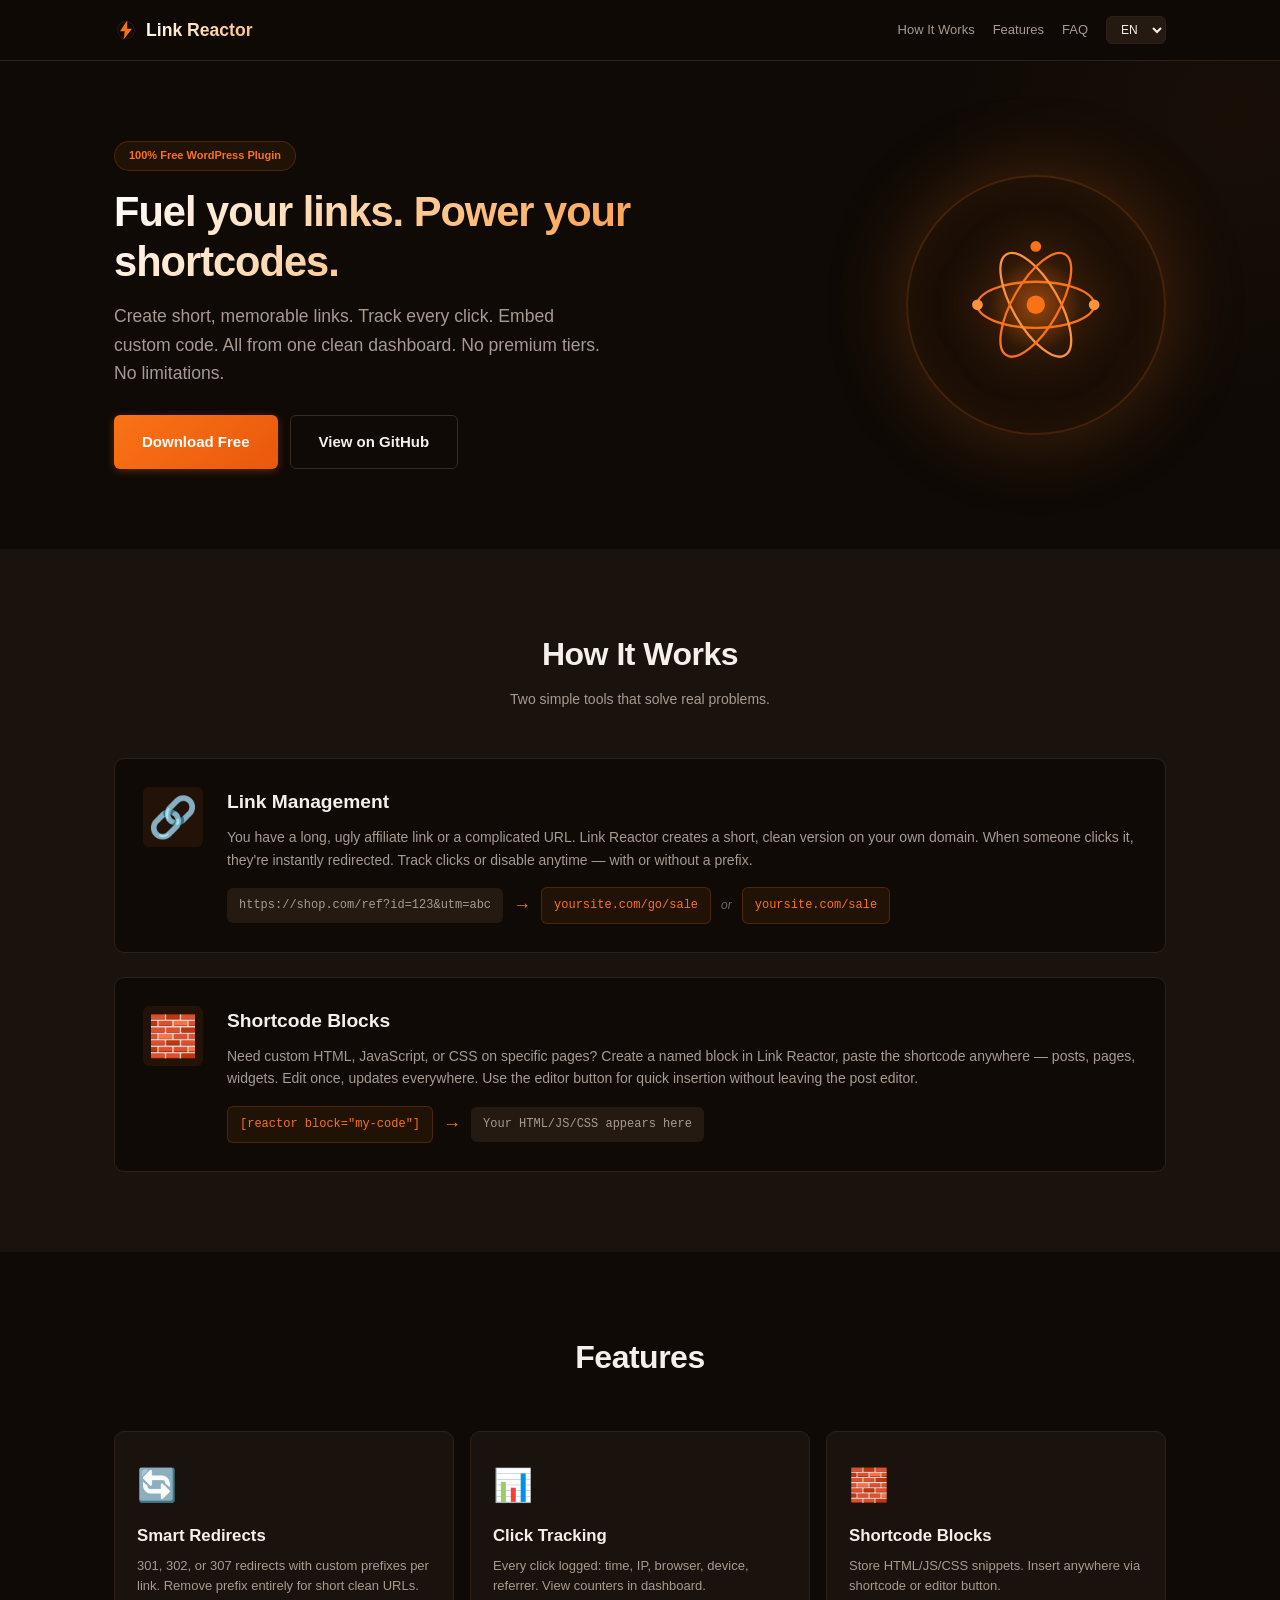
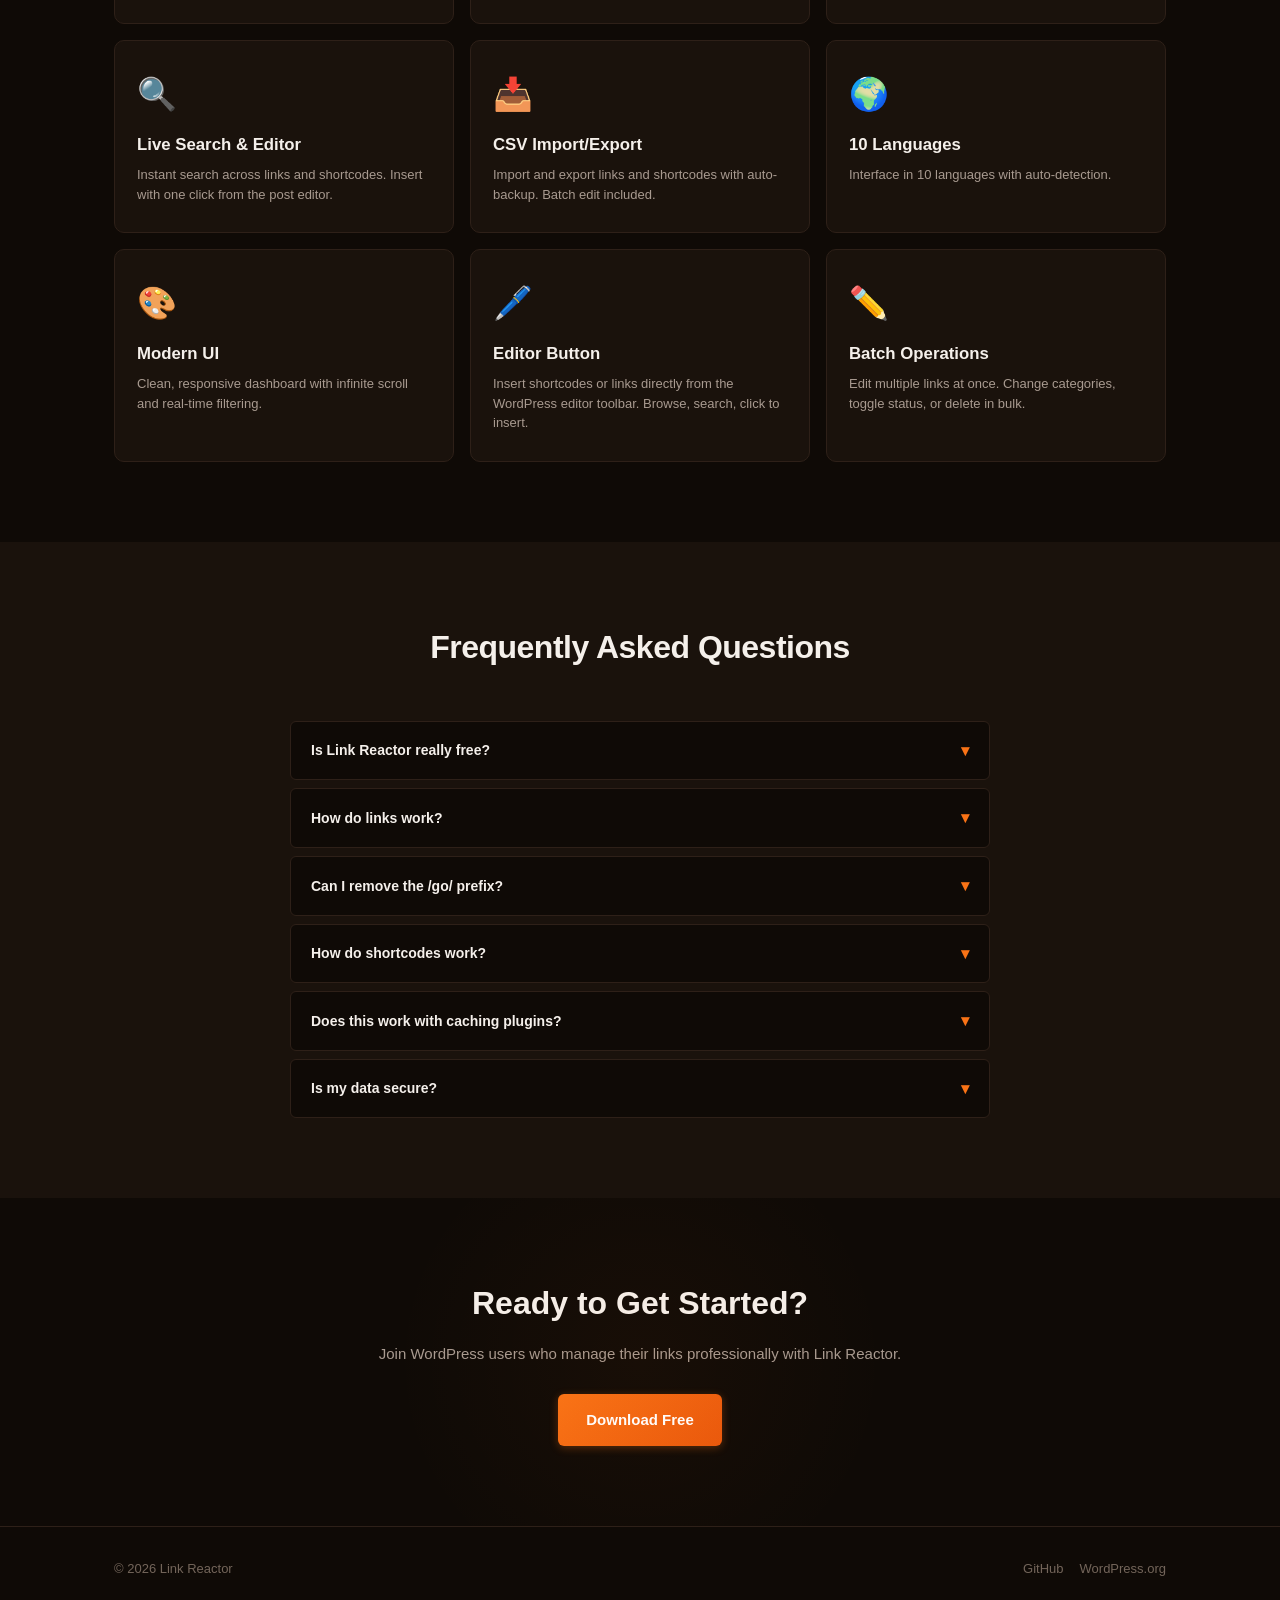
==== index.html @ 40bbc423 "Update index.html" ====
<!DOCTYPE html>
<html lang="en">
<head>
    <meta charset="UTF-8">
    <meta name="viewport" content="width=device-width, initial-scale=1.0">
    <title>Link Reactor — WordPress Plugin</title>
    <meta name="description" content="Fuel your links. Power your shortcodes. Professional link management and shortcode plugin for WordPress. Redirect, track, and manage URLs.">
    <link rel="icon" type="image/png" sizes="32x32" href="img/favicon-32x32.png">
    <link rel="icon" type="image/svg+xml" href="img/favicon.svg">
    <link rel="apple-touch-icon" sizes="512x512" href="img/icon-512x512.png">
    <link rel="manifest" href="site.webmanifest">
    <meta name="theme-color" content="#1a0a00">
    <meta name="msapplication-TileColor" content="#f97316">
    <link rel="stylesheet" href="css/style.css">
</head>
<body>
    <header class="header">
        <div class="container">
            <a href="/link-reactor" class="logo">
                <svg width="24" height="24" viewBox="0 0 100 100" fill="none" xmlns="http://www.w3.org/2000/svg">
                    <path d="M55 10 L25 55 L45 55 L40 90 L75 45 L55 45 Z" fill="#f97316"/>
                    <circle cx="50" cy="50" r="35" stroke="#f97316" stroke-width="2" opacity="0.3"/>
                </svg>
                <span class="logo-text">Link Reactor</span>
            </a>
            <nav class="nav">
                <a href="#how-it-works" data-i18n="nav_how">How It Works</a>
                <a href="#features" data-i18n="nav_features">Features</a>
                <a href="#faq" data-i18n="nav_faq">FAQ</a>
                <div class="lang-switcher">
                    <select id="lang-select" onchange="changeLang(this.value)">
                        <option value="en">EN</option>
                        <option value="ru">RU</option>
                        <option value="de">DE</option>
                        <option value="fr">FR</option>
                        <option value="es">ES</option>
                        <option value="it">IT</option>
                        <option value="zh">ZH</option>
                        <option value="ja">JA</option>
                        <option value="pt">PT</option>
                        <option value="ko">KO</option>
                    </select>
                </div>
            </nav>
        </div>
    </header>

    <section class="hero">
    <div class="container">
        <div class="hero-content">
            <span class="hero-badge" data-i18n="hero_badge">100% Free WordPress Plugin</span>
            <h1 data-i18n="hero_title">Fuel your links. Power your shortcodes.</h1>
            <p data-i18n="hero_desc">Create short, memorable links. Track every click. Embed custom code. All from one clean dashboard. No premium tiers. No limitations.</p>
            <div class="hero-buttons">
                <a href="https://wordpress.org/plugins/link-reactor" class="btn btn-primary btn-lg" data-i18n="hero_cta">Download Free</a>
                <a href="https://github.com/gataurus/link-reactor" class="btn btn-outline btn-lg" data-i18n="hero_github">View on GitHub</a>
            </div>
        </div>
        <div class="hero-visual">
            <div class="hero-icon-bg">
                <svg width="100" height="100" viewBox="0 0 100 100" fill="none" xmlns="http://www.w3.org/2000/svg">
                    <defs>
                        <radialGradient id="glow" cx="50%" cy="50%" r="50%">
                            <stop offset="0%" style="stop-color:#f97316;stop-opacity:0.4"/>
                            <stop offset="100%" style="stop-color:#f97316;stop-opacity:0"/>
                        </radialGradient>
                    </defs>
                    <circle cx="50" cy="50" r="30" fill="url(#glow)"/>
                    <circle cx="50" cy="50" r="6" fill="#f97316"/>
                    <ellipse cx="50" cy="50" rx="38" ry="15" stroke="#f97316" stroke-width="1.5" transform="rotate(0 50 50)"/>
                    <ellipse cx="50" cy="50" rx="38" ry="15" stroke="#fb923c" stroke-width="1.5" transform="rotate(60 50 50)"/>
                    <ellipse cx="50" cy="50" rx="38" ry="15" stroke="#f97316" stroke-width="1.5" transform="rotate(120 50 50)"/>
                    <circle cx="88" cy="50" r="3.5" fill="#fb923c"/>
                    <circle cx="50" cy="12" r="3.5" fill="#f97316"/>
                    <circle cx="12" cy="50" r="3.5" fill="#fb923c"/>
                </svg>
            </div>
        </div>
    </div>
</section>

    <section id="how-it-works" class="how-it-works">
        <div class="container">
            <div class="section-header">
                <h2 data-i18n="how_title">How It Works</h2>
                <p class="section-subtitle" data-i18n="how_subtitle">Two simple tools that solve real problems.</p>
            </div>
            <div class="how-blocks">
                <div class="how-block">
                    <div class="how-icon">🔗</div>
                    <div class="how-content">
                        <h3 data-i18n="how_links_title">Link Management</h3>
                        <p data-i18n="how_links_desc">You have a long, ugly affiliate link or a complicated URL. Link Reactor creates a short, clean version on your own domain. When someone clicks it, they're instantly redirected. Track clicks or disable anytime — with or without a prefix.</p>
                        <div class="how-example">
                            <span class="how-code full">https://shop.com/ref?id=123&utm=abc</span>
                            <span class="how-arrow">→</span>
                            <span class="how-code highlight">yoursite.com/go/sale</span>
                            <span class="how-label" data-i18n="how_or">or</span>
                            <span class="how-code highlight">yoursite.com/sale</span>
                        </div>
                    </div>
                </div>
                <div class="how-block">
                    <div class="how-icon">🧱</div>
                    <div class="how-content">
                        <h3 data-i18n="how_blocks_title">Shortcode Blocks</h3>
                        <p data-i18n="how_blocks_desc">Need custom HTML, JavaScript, or CSS on specific pages? Create a named block in Link Reactor, paste the shortcode anywhere — posts, pages, widgets. Edit once, updates everywhere. Use the editor button for quick insertion without leaving the post editor.</p>
                        <div class="how-example">
                            <span class="how-code highlight">[reactor block="my-code"]</span>
                            <span class="how-arrow">→</span>
                            <span class="how-code">Your HTML/JS/CSS appears here</span>
                        </div>
                    </div>
                </div>
            </div>
        </div>
    </section>

    <section id="features" class="features">
        <div class="container">
            <div class="section-header">
                <h2 data-i18n="features_title">Features</h2>
            </div>
            <div class="features-grid">
                <div class="feature-card"><span class="feature-icon">🔄</span><h3 data-i18n="feature_1_title">Smart Redirects</h3><p data-i18n="feature_1_desc">301, 302, or 307 redirects with custom prefixes per link. Remove prefix entirely for short clean URLs.</p></div>
                <div class="feature-card"><span class="feature-icon">📊</span><h3 data-i18n="feature_2_title">Click Tracking</h3><p data-i18n="feature_2_desc">Every click logged: time, IP, browser, device, referrer. View counters in dashboard.</p></div>
                <div class="feature-card"><span class="feature-icon">🧱</span><h3 data-i18n="feature_3_title">Shortcode Blocks</h3><p data-i18n="feature_3_desc">Store HTML/JS/CSS snippets. Insert anywhere via shortcode or editor button.</p></div>
                <div class="feature-card"><span class="feature-icon">🔍</span><h3 data-i18n="feature_4_title">Live Search & Editor</h3><p data-i18n="feature_4_desc">Instant search across links and shortcodes. Insert with one click from the post editor.</p></div>
                <div class="feature-card"><span class="feature-icon">📥</span><h3 data-i18n="feature_5_title">CSV Import/Export</h3><p data-i18n="feature_5_desc">Import and export links and shortcodes with auto-backup. Batch edit included.</p></div>
                <div class="feature-card"><span class="feature-icon">🌍</span><h3 data-i18n="feature_6_title">10 Languages</h3><p data-i18n="feature_6_desc">Interface in 10 languages with auto-detection.</p></div>
                <div class="feature-card"><span class="feature-icon">🎨</span><h3 data-i18n="feature_7_title">Modern UI</h3><p data-i18n="feature_7_desc">Clean, responsive dashboard with infinite scroll and real-time filtering.</p></div>
                <div class="feature-card"><span class="feature-icon">🖊️</span><h3 data-i18n="feature_8_title">Editor Button</h3><p data-i18n="feature_8_desc">Insert shortcodes or links directly from the WordPress editor toolbar. Browse, search, click to insert.</p></div>
                <div class="feature-card"><span class="feature-icon">✏️</span><h3 data-i18n="feature_9_title">Batch Operations</h3><p data-i18n="feature_9_desc">Edit multiple links at once. Change categories, toggle status, or delete in bulk.</p></div>
            </div>
        </div>
    </section>

    <section id="faq" class="faq">
        <div class="container">
            <div class="section-header">
                <h2 data-i18n="faq_title">Frequently Asked Questions</h2>
            </div>
            <div class="faq-grid">
                <details><summary data-i18n="faq_1_q">Is Link Reactor really free?</summary><p data-i18n="faq_1_a">Yes! Link Reactor is 100% free and open source. There are no premium features, no upsells, and no limitations. Create unlimited links and shortcodes without any restrictions.</p></details>
                <details><summary data-i18n="faq_2_q">How do links work?</summary><p data-i18n="faq_2_a">You create a key (like "sale") and a target URL. The plugin creates yoursite.com/go/sale — anyone who visits it is redirected. Track clicks or disable anytime.</p></details>
                <details><summary data-i18n="faq_3_q">Can I remove the /go/ prefix?</summary><p data-i18n="faq_3_a">Yes! You can set a custom global prefix (or none) in Settings. You can also override it for each individual link.</p></details>
                <details><summary data-i18n="faq_4_q">How do shortcodes work?</summary><p data-i18n="faq_4_a">Create a block with a title and your code. Use [forge block="title"] in any post or page. Edit once — changes everywhere. Or use the editor button for one-click insertion.</p></details>
                <details><summary data-i18n="faq_5_q">Does this work with caching plugins?</summary><p data-i18n="faq_5_a">Yes, Link Reactor is compatible with most caching plugins. Redirects are handled at the WordPress level before caching.</p></details>
                <details><summary data-i18n="faq_6_q">Is my data secure?</summary><p data-i18n="faq_6_a">All data is stored in your WordPress database. No external services are used for redirects or tracking.</p></details>
            </div>
        </div>
    </section>

    <section class="cta">
        <div class="container">
            <h2 data-i18n="cta_title">Ready to Get Started?</h2>
            <p data-i18n="cta_desc">Join WordPress users who manage their links professionally with Link Reactor.</p>
            <a href="https://wordpress.org/plugins/link-reactor" class="btn btn-primary btn-lg" data-i18n="cta_btn">Download Free</a>
        </div>
    </section>

    <footer class="footer">
        <div class="container">
            <p>© 2026 Link Reactor</p>
            <div class="footer-links">
                <a href="https://github.com/gataurus/link-reactor" data-i18n="footer_github">GitHub</a>
                <a href="https://wordpress.org/plugins/link-reactor" data-i18n="footer_wp">WordPress.org</a>
            </div>
        </div>
    </footer>

    <script src="js/translations.js"></script>
    <script src="js/main.js"></script>
</body>
</html>
---- css/style.css ----
/* ================================================================
   Link Reactor — Landing Page Styles
   "Quantum Core" — Clean & Elegant
   ================================================================ */

:root {
    --bg: #0f0a06;
    --surface: #1a120c;
    --surface2: #241a12;
    --border: #2e2018;
    --border-light: #3a2a20;
    --text: #f5f0eb;
    --text-secondary: #a89a90;
    --text-muted: #73655a;
    --orange: #f97316;
    --orange-hover: #fb923c;
    --orange-bg: rgba(249, 115, 22, 0.08);
    --orange-light: rgba(249, 115, 22, 0.2);
    --red: #ef4444;
    --amber: #f59e0b;
    --radius: 10px;
    --radius-sm: 6px;
    --transition: 0.2s cubic-bezier(0.4, 0, 0.2, 1);
}

* {
    margin: 0;
    padding: 0;
    box-sizing: border-box;
}

html {
    scroll-behavior: smooth;
}

body {
    font-family: -apple-system, BlinkMacSystemFont, 'Segoe UI', Roboto, 'Helvetica Neue', Arial, sans-serif;
    background: var(--bg);
    color: var(--text);
    line-height: 1.6;
    -webkit-font-smoothing: antialiased;
    overflow-x: hidden;
}

.container {
    max-width: 1100px;
    margin: 0 auto;
    padding: 0 24px;
}

/* ================================================================
   HEADER
   ================================================================ */

.header {
    position: sticky;
    top: 0;
    z-index: 100;
    background: rgba(15, 10, 6, 0.92);
    backdrop-filter: blur(20px);
    -webkit-backdrop-filter: blur(20px);
    border-bottom: 1px solid var(--border);
}

.header .container {
    display: flex;
    align-items: center;
    justify-content: space-between;
    height: 60px;
}

.logo {
    display: flex;
    align-items: center;
    gap: 8px;
    text-decoration: none;
    color: var(--text);
    font-weight: 700;
    font-size: 1.1em;
}

.logo-text {
    background: linear-gradient(135deg, #fff 0%, #fdba74 100%);
    -webkit-background-clip: text;
    -webkit-text-fill-color: transparent;
    background-clip: text;
}

.nav {
    display: flex;
    align-items: center;
    gap: 18px;
}

.nav a {
    color: var(--text-secondary);
    text-decoration: none;
    font-size: 13px;
    font-weight: 500;
    transition: color var(--transition);
}

.nav a:hover {
    color: var(--orange);
}

.lang-switcher select {
    background: var(--surface2);
    border: 1px solid var(--border);
    color: var(--text);
    padding: 5px 10px;
    border-radius: var(--radius-sm);
    font-size: 12px;
    cursor: pointer;
    outline: none;
    transition: all var(--transition);
}

.lang-switcher select:focus {
    border-color: var(--orange);
    box-shadow: 0 0 0 2px rgba(249, 115, 22, 0.1);
}

/* ================================================================
   SECTION HEADER
   ================================================================ */

.section-header {
    text-align: center;
    margin-bottom: 48px;
}

.section-header h2 {
    font-size: 2em;
    font-weight: 700;
    margin-bottom: 8px;
    letter-spacing: -0.5px;
}

.section-subtitle {
    color: var(--text-secondary);
    font-size: 14px;
}

/* ================================================================
   HERO
   ================================================================ */

.hero {
    padding: 80px 0;
    position: relative;
    overflow: hidden;
}

.hero::before {
    content: '';
    position: absolute;
    top: -50%;
    right: -20%;
    width: 600px;
    height: 600px;
    background: radial-gradient(circle, rgba(249, 115, 22, 0.04) 0%, transparent 70%);
    border-radius: 50%;
    pointer-events: none;
}

.hero .container {
    display: flex;
    align-items: center;
    gap: 50px;
    position: relative;
    z-index: 1;
}

.hero-content {
    flex: 1;
}

.hero-badge {
    display: inline-block;
    background: var(--orange-bg);
    color: var(--orange);
    padding: 5px 14px;
    border-radius: 20px;
    font-size: 11px;
    font-weight: 600;
    margin-bottom: 16px;
    border: 1px solid var(--orange-light);
}

.hero-content h1 {
    font-size: 2.6em;
    font-weight: 800;
    line-height: 1.2;
    margin-bottom: 16px;
    letter-spacing: -1px;
    background: linear-gradient(135deg, #fff 0%, #fdba74 50%, #f97316 100%);
    -webkit-background-clip: text;
    -webkit-text-fill-color: transparent;
    background-clip: text;
}

.hero-content p {
    font-size: 1.1em;
    color: var(--text-secondary);
    margin-bottom: 28px;
    max-width: 500px;
    line-height: 1.6;
}

.hero-buttons {
    display: flex;
    gap: 12px;
    flex-wrap: wrap;
}

.hero-visual {
    flex-shrink: 0;
}

.hero-icon-bg {
    width: 260px;
    height: 260px;
    background: radial-gradient(circle, var(--orange-bg), rgba(249, 115, 22, 0.02));
    border: 2px solid var(--orange-light);
    border-radius: 50%;
    display: flex;
    align-items: center;
    justify-content: center;
    box-shadow: 0 0 80px rgba(249, 115, 22, 0.25), inset 0 0 40px rgba(249, 115, 22, 0.08);
    animation: reactor-pulse 3s ease-in-out infinite;
}

.hero-icon-bg svg {
    width: 60%;
    height: 60%;
    filter: drop-shadow(0 0 20px rgba(249, 115, 22, 0.5));
    animation: spin-slow 12s linear infinite;
}

@keyframes reactor-pulse {
    0%, 100% { 
        box-shadow: 0 0 80px rgba(249, 115, 22, 0.25), inset 0 0 40px rgba(249, 115, 22, 0.08);
        transform: scale(1);
    }
    50% { 
        box-shadow: 0 0 120px rgba(249, 115, 22, 0.4), inset 0 0 60px rgba(249, 115, 22, 0.15);
        transform: scale(1.03);
    }
}

@keyframes spin-slow {
    from { transform: rotate(0deg); }
    to { transform: rotate(360deg); }
}

/* ================================================================
   BUTTONS
   ================================================================ */

.btn {
    display: inline-flex;
    align-items: center;
    justify-content: center;
    gap: 6px;
    padding: 11px 22px;
    border-radius: var(--radius-sm);
    font-size: 14px;
    font-weight: 600;
    text-decoration: none;
    cursor: pointer;
    transition: all var(--transition);
    border: none;
    white-space: nowrap;
}

.btn-lg {
    padding: 14px 28px;
    font-size: 15px;
}

.btn-block {
    width: 100%;
}

.btn-primary {
    background: linear-gradient(135deg, #f97316 0%, #ea580c 100%);
    color: #fff;
    box-shadow: 0 2px 8px rgba(249, 115, 22, 0.3);
}

.btn-primary:hover {
    box-shadow: 0 4px 12px rgba(249, 115, 22, 0.4);
    transform: translateY(-1px);
    color: #fff;
}

.btn-outline {
    background: transparent;
    border: 1px solid var(--border-light);
    color: var(--text);
}

.btn-outline:hover {
    border-color: var(--orange);
    color: var(--orange);
}

.btn-hero {
    width: 100%;
    padding: 16px 32px;
    font-size: 17px;
    font-weight: 700;
    border-radius: var(--radius);
}

/* ================================================================
   HOW IT WORKS
   ================================================================ */

.how-it-works {
    padding: 80px 0;
    background: var(--surface);
}

.how-blocks {
    display: flex;
    flex-direction: column;
    gap: 24px;
}

.how-block {
    display: flex;
    gap: 24px;
    background: var(--bg);
    border: 1px solid var(--border);
    border-radius: var(--radius);
    padding: 28px;
    transition: all var(--transition);
    position: relative;
    overflow: hidden;
}

.how-block::before {
    content: '';
    position: absolute;
    top: 0;
    left: 0;
    width: 3px;
    height: 100%;
    background: linear-gradient(180deg, var(--orange), var(--red));
    opacity: 0;
    transition: opacity var(--transition);
}

.how-block:hover {
    border-color: var(--orange);
}

.how-block:hover::before {
    opacity: 1;
}

.how-icon {
    font-size: 40px;
    flex-shrink: 0;
    width: 60px;
    height: 60px;
    background: var(--orange-bg);
    border-radius: var(--radius-sm);
    display: flex;
    align-items: center;
    justify-content: center;
}

.how-content {
    flex: 1;
}

.how-content h3 {
    font-size: 1.2em;
    font-weight: 700;
    margin-bottom: 8px;
}

.how-content p {
    color: var(--text-secondary);
    font-size: 14px;
    line-height: 1.6;
    margin-bottom: 16px;
}

.how-example {
    display: flex;
    align-items: center;
    gap: 10px;
    flex-wrap: wrap;
    margin-top: 14px;
}

.how-code {
    font-family: monospace;
    font-size: 12px;
    background: var(--surface2);
    padding: 8px 12px;
    border-radius: var(--radius-sm);
    color: var(--text-secondary);
}

.how-code.full {
    max-width: 280px;
    overflow: hidden;
    text-overflow: ellipsis;
    white-space: nowrap;
}

.how-code.highlight {
    background: var(--orange-bg);
    color: var(--orange);
    border: 1px solid var(--orange-light);
}

.how-arrow {
    color: var(--orange);
    font-size: 18px;
    font-weight: 700;
}

.how-label {
    font-size: 12px;
    color: var(--text-muted);
    font-style: italic;
}

/* ================================================================
   FEATURES
   ================================================================ */

.features {
    padding: 80px 0;
}

.features-grid {
    display: grid;
    grid-template-columns: repeat(3, 1fr);
    gap: 16px;
}

.feature-card {
    background: var(--surface);
    border: 1px solid var(--border);
    border-radius: var(--radius);
    padding: 28px 22px;
    transition: all var(--transition);
    position: relative;
    overflow: hidden;
}

.feature-card::before {
    content: '';
    position: absolute;
    top: 0;
    left: 0;
    right: 0;
    height: 2px;
    background: linear-gradient(90deg, transparent, var(--orange), transparent);
    opacity: 0;
    transition: opacity var(--transition);
}

.feature-card:hover {
    border-color: var(--orange);
    transform: translateY(-2px);
}

.feature-card:hover::before {
    opacity: 1;
}

.feature-icon {
    font-size: 32px;
    margin-bottom: 12px;
    display: block;
}

.feature-card h3 {
    font-size: 1.05em;
    font-weight: 700;
    margin-bottom: 6px;
}

.feature-card p {
    color: var(--text-secondary);
    font-size: 13px;
    line-height: 1.5;
}

/* ================================================================
   FAQ
   ================================================================ */

.faq {
    padding: 80px 0;
    background: var(--surface);
}

.faq-grid {
    max-width: 700px;
    margin: 0 auto;
    display: flex;
    flex-direction: column;
    gap: 8px;
}

.faq details {
    background: var(--bg);
    border: 1px solid var(--border);
    border-radius: var(--radius-sm);
    padding: 16px 20px;
    cursor: pointer;
    transition: all var(--transition);
}

.faq details:hover {
    border-color: var(--orange);
}

.faq summary {
    font-weight: 600;
    font-size: 14px;
    list-style: none;
    display: flex;
    justify-content: space-between;
    align-items: center;
}

.faq summary::-webkit-details-marker {
    display: none;
}

.faq summary::after {
    content: '▾';
    font-size: 16px;
    color: var(--orange);
    transition: transform 0.2s ease;
}

.faq details[open] summary::after {
    transform: rotate(180deg);
}

.faq details p {
    margin-top: 10px;
    color: var(--text-secondary);
    font-size: 13px;
    line-height: 1.6;
}

.faq details a {
    color: var(--orange);
    text-decoration: none;
}

.faq details a:hover {
    text-decoration: underline;
}

/* ================================================================
   CTA
   ================================================================ */

.cta {
    padding: 80px 0;
    text-align: center;
    position: relative;
    overflow: hidden;
}

.cta::before {
    content: '';
    position: absolute;
    top: 50%;
    left: 50%;
    transform: translate(-50%, -50%);
    width: 500px;
    height: 500px;
    background: radial-gradient(circle, rgba(249, 115, 22, 0.04), transparent 70%);
    border-radius: 50%;
    pointer-events: none;
}

.cta h2 {
    font-size: 2em;
    font-weight: 700;
    margin-bottom: 12px;
}

.cta p {
    color: var(--text-secondary);
    font-size: 15px;
    margin-bottom: 28px;
}

/* ================================================================
   FOOTER
   ================================================================ */

.footer {
    padding: 32px 0;
    border-top: 1px solid var(--border);
}

.footer .container {
    display: flex;
    align-items: center;
    justify-content: space-between;
    flex-wrap: wrap;
    gap: 12px;
}

.footer p {
    color: var(--text-muted);
    font-size: 13px;
}

.footer-links {
    display: flex;
    gap: 16px;
}

.footer-links a {
    color: var(--text-muted);
    text-decoration: none;
    font-size: 13px;
    transition: color var(--transition);
}

.footer-links a:hover {
    color: var(--orange);
}

/* ================================================================
   RESPONSIVE — Mobile First
   ================================================================ */

/* Tablet */
@media (max-width: 992px) {
    .hero .container {
        flex-direction: column;
        text-align: center;
    }
    .hero-content p {
        max-width: 100%;
        margin-left: auto;
        margin-right: auto;
    }
    .hero-buttons {
        justify-content: center;
    }
    .hero-icon-bg {
        width: 200px;
        height: 200px;
    }
    .features-grid {
        grid-template-columns: repeat(2, 1fr);
    }
}

/* Mobile */
@media (max-width: 768px) {
    .header .container {
        height: 52px;
        padding: 0 16px;
    }
    
    .nav a {
        display: none;
    }
    
    .nav {
        gap: 0;
    }
    
    .lang-switcher select {
        padding: 4px 8px;
        font-size: 11px;
    }
    
    .logo-text {
        font-size: 0.9em;
    }
    
    .hero {
        padding: 40px 0;
    }
    
    .container {
        padding: 0 16px;
    }
    
    .hero-content h1 {
        font-size: 1.8em;
        letter-spacing: -0.5px;
    }
    
    .hero-content p {
        font-size: 0.95em;
    }
    
    .hero-badge {
        font-size: 10px;
        padding: 4px 12px;
    }
    
    .hero-icon-bg {
        width: 140px;
        height: 140px;
        margin: 20px auto 0;
    }
    
    .section-header h2 {
        font-size: 1.5em;
    }
    
    .how-it-works,
    .features,
    .faq,
    .cta {
        padding: 48px 0;
    }
    
    .how-block {
        flex-direction: column;
        padding: 20px;
    }
    
    .how-icon {
        width: 48px;
        height: 48px;
        font-size: 28px;
    }
    
    .how-example {
        flex-direction: column;
        align-items: stretch;
        gap: 4px;
    }
    
    .how-code.full {
        max-width: 100%;
    }
    
    .how-arrow {
        transform: rotate(90deg);
        text-align: center;
    }
    
    .features-grid {
        grid-template-columns: 1fr;
        gap: 12px;
    }
    
    .feature-card {
        padding: 20px;
    }
    
    .footer .container {
        flex-direction: column;
        text-align: center;
    }
    
    .footer-links {
        flex-wrap: wrap;
        justify-content: center;
    }
}

/* Small Mobile */
@media (max-width: 480px) {
    .hero-content h1 {
        font-size: 1.5em;
    }
    
    .hero-buttons {
        flex-direction: column;
        align-items: stretch;
    }
    
    .hero-buttons .btn {
        text-align: center;
        justify-content: center;
    }
    
    .hero-icon-bg {
        width: 120px;
        height: 120px;
    }
}

/* ================================================================
   HERO — Desktop
   ================================================================ */

.hero .container {
    display: flex;
    align-items: center;
    gap: 50px;
}

.hero-text {
    flex: 1;
    display: flex;
    flex-direction: column;
}

.hero-visual {
    flex-shrink: 0;
}

.hero-icon-bg {
    width: 260px;
    height: 260px;
    background: radial-gradient(circle, var(--orange-bg), rgba(249, 115, 22, 0.02));
    border: 2px solid var(--orange-light);
    border-radius: 50%;
    display: flex;
    align-items: center;
    justify-content: center;
    box-shadow: 0 0 80px rgba(249, 115, 22, 0.25), inset 0 0 40px rgba(249, 115, 22, 0.08);
    animation: reactor-pulse 3s ease-in-out infinite;
}

.hero-icon-bg svg {
    width: 60%;
    height: 60%;
    filter: drop-shadow(0 0 20px rgba(249, 115, 22, 0.5));
    animation: spin-slow 12s linear infinite;
}

/* ================================================================
   HERO — Mobile
   ================================================================ */

@media (max-width: 768px) {
    .hero .container {
        flex-direction: column;
        text-align: center;
        gap: 20px;
    }

    .hero-text {
        display: flex;
        flex-direction: column;
        align-items: center;
        width: 100%;
    }

    .hero-badge {
        order: 1;
        margin-bottom: 8px;
    }

    .hero-text h1 {
        order: 2;
        margin-bottom: 20px;
    }

    .hero-visual {
        order: 3;
        margin: 20px auto;
        width: 100%;
        display: flex;
        justify-content: center;
    }

    .hero-icon-bg {
        width: 150px;
        height: 150px;
        margin: 0 auto;
        box-shadow: 
            0 0 30px rgba(249, 115, 22, 0.3),
            inset 0 0 20px rgba(249, 115, 22, 0.1);
        animation: hero-float 4s ease-in-out infinite;
    }

    .hero-text p {
        order: 4;
        max-width: 100%;
        margin-bottom: 20px;
    }

    .hero-buttons {
        order: 5;
        flex-direction: column;
        align-items: stretch;
        width: 100%;
    }
}

@keyframes hero-float {
    0%, 100% { transform: translateY(0); }
    50% { transform: translateY(-10px); }
}
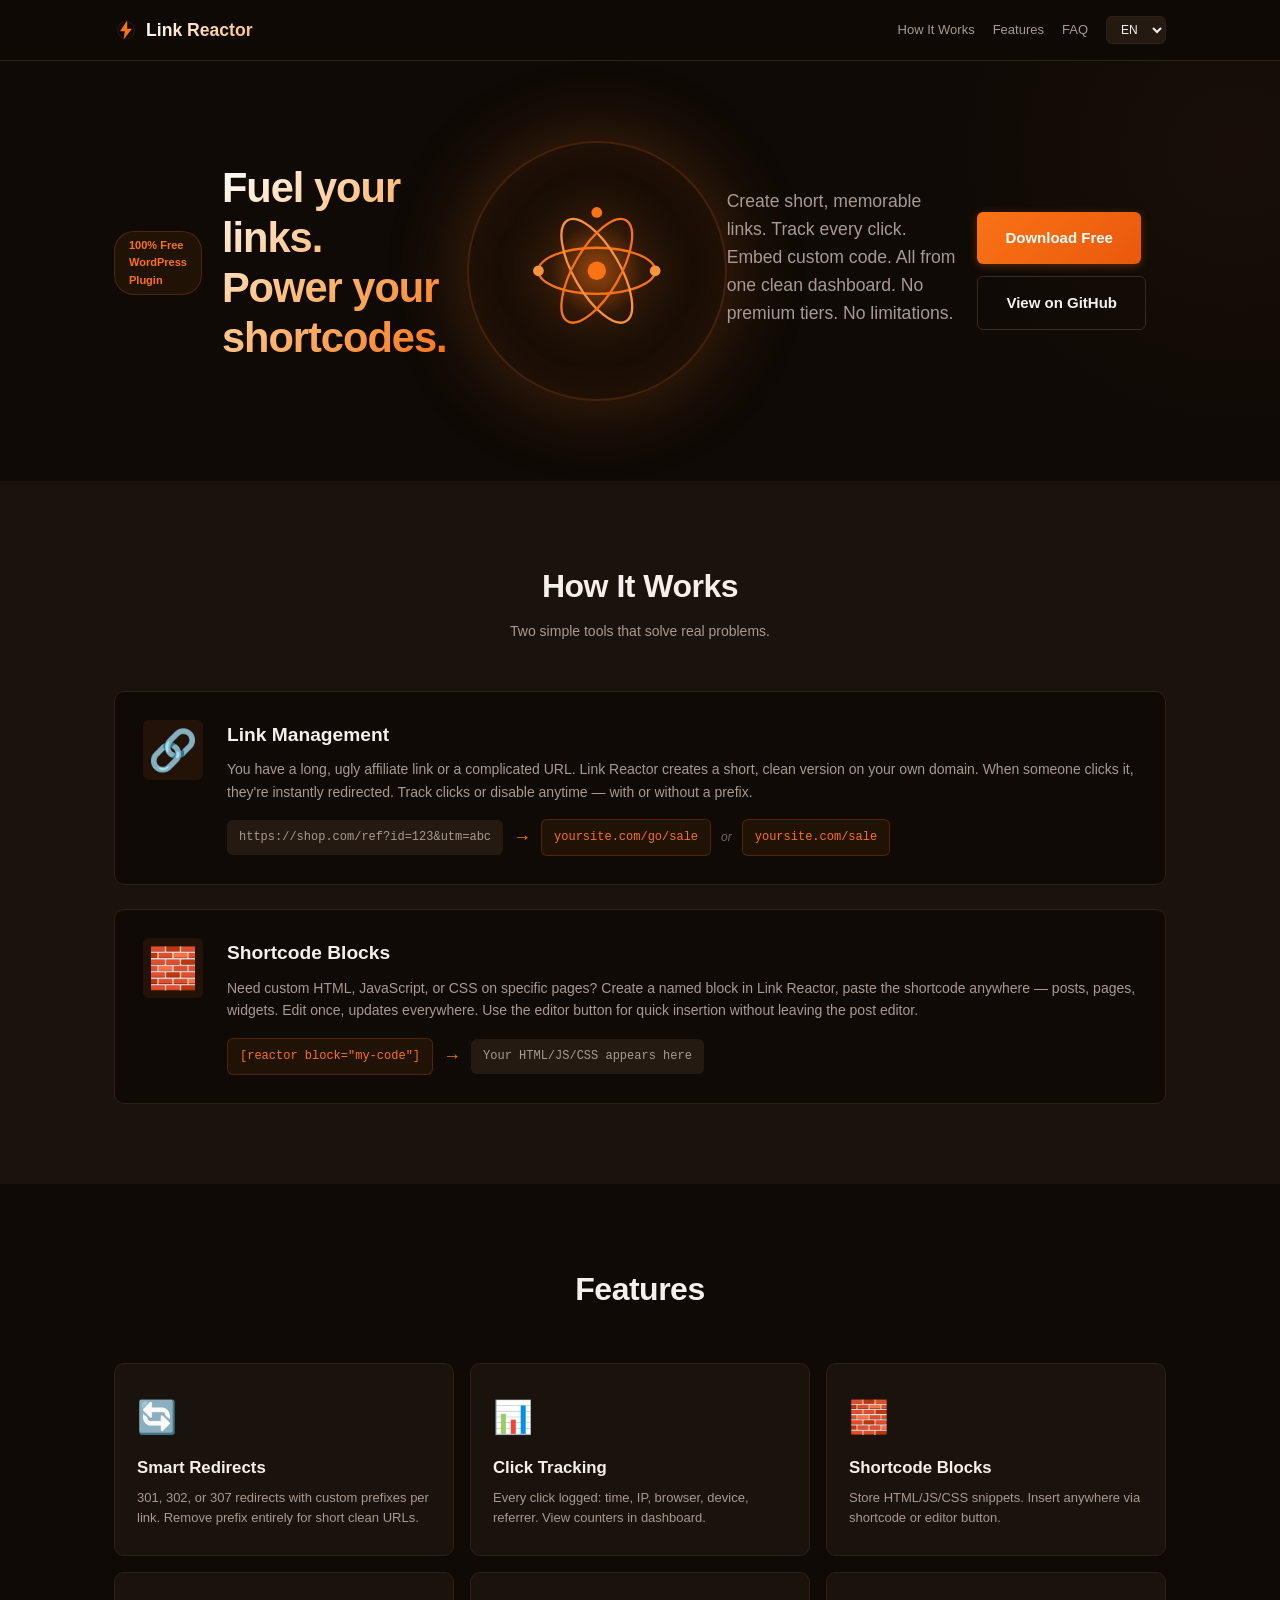
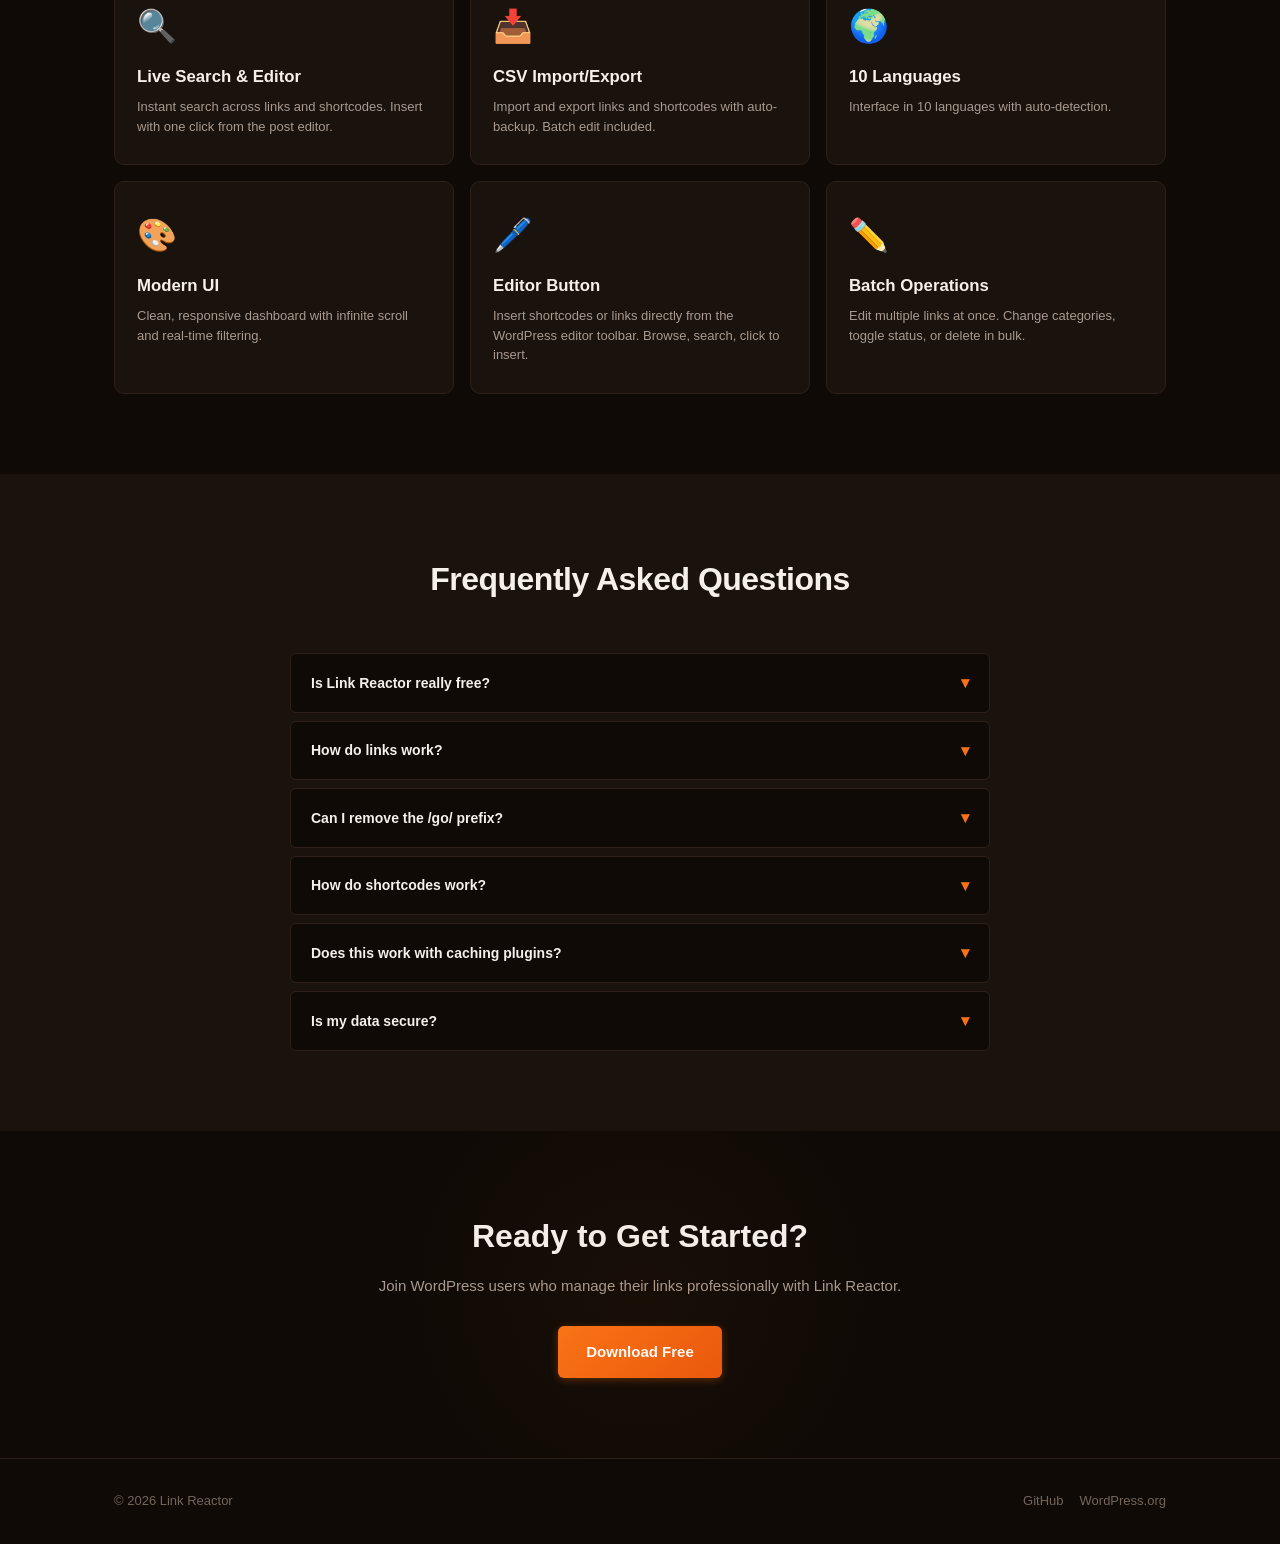
==== commit 665d16c7: "Update index.html" ====
--- a/index.html
+++ b/index.html
@@ -50,30 +50,32 @@
         <div class="hero-content">
             <span class="hero-badge" data-i18n="hero_badge">100% Free WordPress Plugin</span>
             <h1 data-i18n="hero_title">Fuel your links. Power your shortcodes.</h1>
+            
+            <div class="hero-visual">
+                <div class="hero-icon-bg">
+                    <svg width="100" height="100" viewBox="0 0 100 100" fill="none" xmlns="http://www.w3.org/2000/svg">
+                        <defs>
+                            <radialGradient id="glow" cx="50%" cy="50%" r="50%">
+                                <stop offset="0%" style="stop-color:#f97316;stop-opacity:0.4"/>
+                                <stop offset="100%" style="stop-color:#f97316;stop-opacity:0"/>
+                            </radialGradient>
+                        </defs>
+                        <circle cx="50" cy="50" r="30" fill="url(#glow)"/>
+                        <circle cx="50" cy="50" r="6" fill="#f97316"/>
+                        <ellipse cx="50" cy="50" rx="38" ry="15" stroke="#f97316" stroke-width="1.5" transform="rotate(0 50 50)"/>
+                        <ellipse cx="50" cy="50" rx="38" ry="15" stroke="#fb923c" stroke-width="1.5" transform="rotate(60 50 50)"/>
+                        <ellipse cx="50" cy="50" rx="38" ry="15" stroke="#f97316" stroke-width="1.5" transform="rotate(120 50 50)"/>
+                        <circle cx="88" cy="50" r="3.5" fill="#fb923c"/>
+                        <circle cx="50" cy="12" r="3.5" fill="#f97316"/>
+                        <circle cx="12" cy="50" r="3.5" fill="#fb923c"/>
+                    </svg>
+                </div>
+            </div>
+
             <p data-i18n="hero_desc">Create short, memorable links. Track every click. Embed custom code. All from one clean dashboard. No premium tiers. No limitations.</p>
             <div class="hero-buttons">
                 <a href="https://wordpress.org/plugins/link-reactor" class="btn btn-primary btn-lg" data-i18n="hero_cta">Download Free</a>
                 <a href="https://github.com/gataurus/link-reactor" class="btn btn-outline btn-lg" data-i18n="hero_github">View on GitHub</a>
-            </div>
-        </div>
-        <div class="hero-visual">
-            <div class="hero-icon-bg">
-                <svg width="100" height="100" viewBox="0 0 100 100" fill="none" xmlns="http://www.w3.org/2000/svg">
-                    <defs>
-                        <radialGradient id="glow" cx="50%" cy="50%" r="50%">
-                            <stop offset="0%" style="stop-color:#f97316;stop-opacity:0.4"/>
-                            <stop offset="100%" style="stop-color:#f97316;stop-opacity:0"/>
-                        </radialGradient>
-                    </defs>
-                    <circle cx="50" cy="50" r="30" fill="url(#glow)"/>
-                    <circle cx="50" cy="50" r="6" fill="#f97316"/>
-                    <ellipse cx="50" cy="50" rx="38" ry="15" stroke="#f97316" stroke-width="1.5" transform="rotate(0 50 50)"/>
-                    <ellipse cx="50" cy="50" rx="38" ry="15" stroke="#fb923c" stroke-width="1.5" transform="rotate(60 50 50)"/>
-                    <ellipse cx="50" cy="50" rx="38" ry="15" stroke="#f97316" stroke-width="1.5" transform="rotate(120 50 50)"/>
-                    <circle cx="88" cy="50" r="3.5" fill="#fb923c"/>
-                    <circle cx="50" cy="12" r="3.5" fill="#f97316"/>
-                    <circle cx="12" cy="50" r="3.5" fill="#fb923c"/>
-                </svg>
             </div>
         </div>
     </div>
--- a/css/style.css
+++ b/css/style.css
@@ -807,14 +807,32 @@
     gap: 50px;
 }
 
-.hero-text {
+.hero-content {
+    display: flex;
+    flex-direction: row;
+    align-items: center;
     flex: 1;
-    display: flex;
-    flex-direction: column;
+}
+
+.hero-badge {
+    margin-right: 20px;
+}
+
+.hero-content h1 {
+    margin-right: 20px;
+}
+
+.hero-content p {
+    margin-right: 20px;
+}
+
+.hero-buttons {
+    margin-right: 20px;
 }
 
 .hero-visual {
     flex-shrink: 0;
+    margin-left: auto;
 }
 
 .hero-icon-bg {
@@ -839,7 +857,7 @@
 
 /* ================================================================
    HERO — Mobile
-   ================================================================ */
+========================================================= */
 
 @media (max-width: 768px) {
     .hero .container {
@@ -848,7 +866,7 @@
         gap: 20px;
     }
 
-    .hero-text {
+    .hero-content {
         display: flex;
         flex-direction: column;
         align-items: center;
@@ -858,19 +876,20 @@
     .hero-badge {
         order: 1;
         margin-bottom: 8px;
-    }
-
-    .hero-text h1 {
+        margin-right: 0;
+    }
+
+    .hero-content h1 {
         order: 2;
         margin-bottom: 20px;
+        margin-right: 0;
     }
 
     .hero-visual {
         order: 3;
-        margin: 20px auto;
+        margin: 10px auto 20px;
         width: 100%;
-        display: flex;
-        justify-content: center;
+        margin-left: 0;
     }
 
     .hero-icon-bg {
@@ -883,10 +902,11 @@
         animation: hero-float 4s ease-in-out infinite;
     }
 
-    .hero-text p {
+    .hero-content p {
         order: 4;
         max-width: 100%;
         margin-bottom: 20px;
+        margin-right: 0;
     }
 
     .hero-buttons {
@@ -894,6 +914,7 @@
         flex-direction: column;
         align-items: stretch;
         width: 100%;
+        margin-right: 0;
     }
 }
 
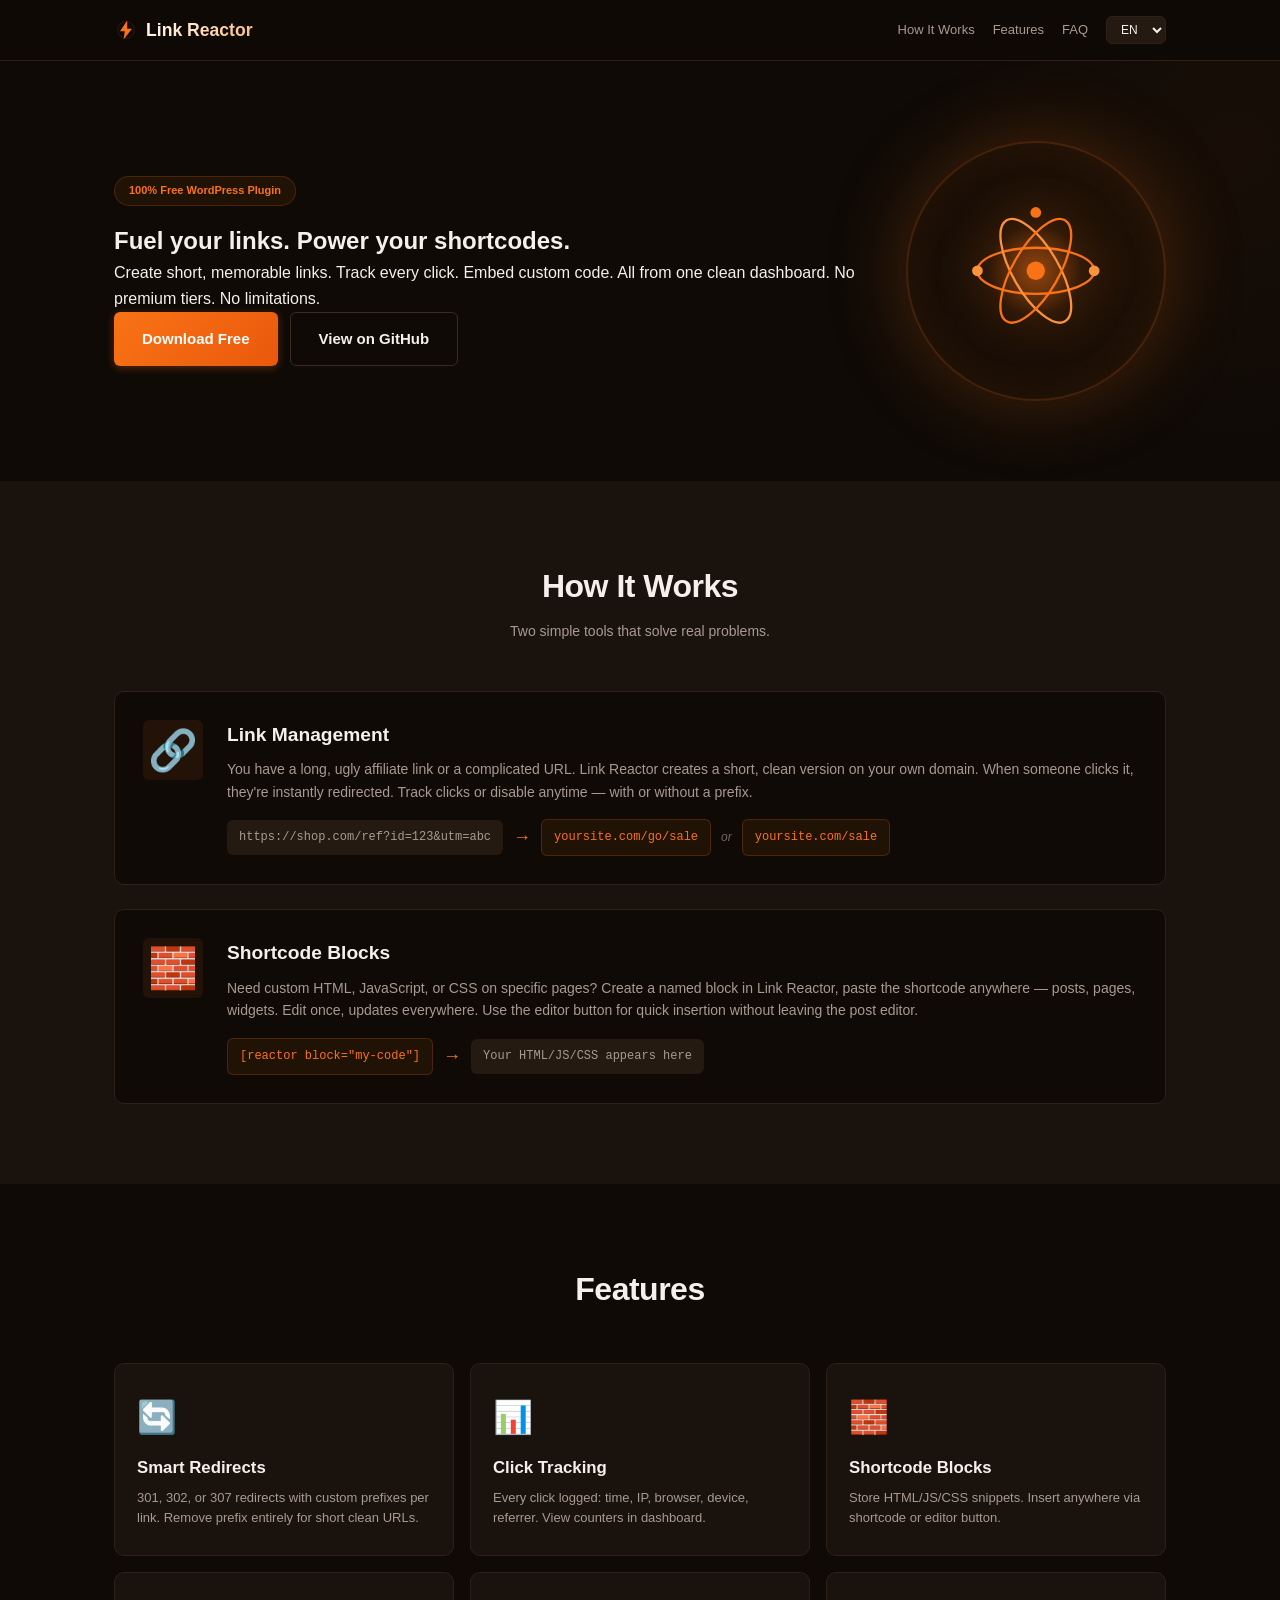
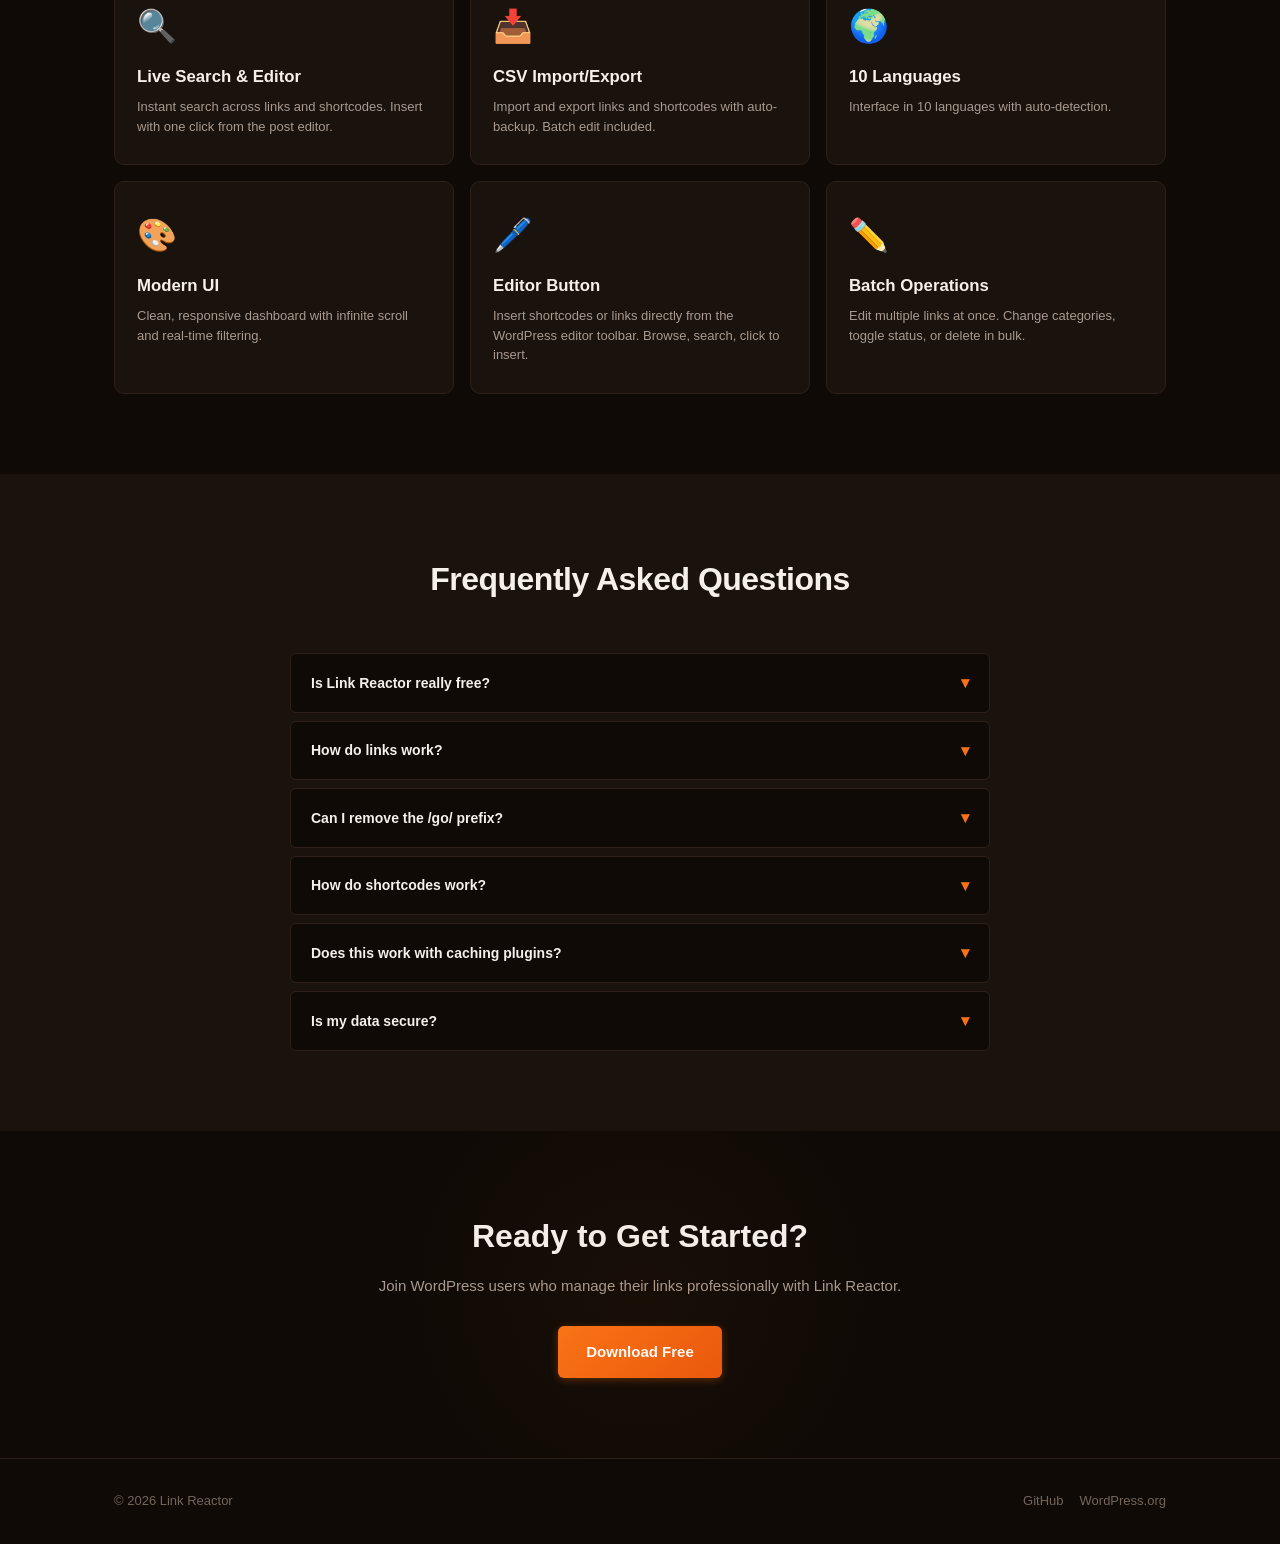
==== commit 27358a71: "Update index.html" ====
--- a/index.html
+++ b/index.html
@@ -47,35 +47,33 @@
 
     <section class="hero">
     <div class="container">
-        <div class="hero-content">
+        <div class="hero-text">
             <span class="hero-badge" data-i18n="hero_badge">100% Free WordPress Plugin</span>
             <h1 data-i18n="hero_title">Fuel your links. Power your shortcodes.</h1>
-            
-            <div class="hero-visual">
-                <div class="hero-icon-bg">
-                    <svg width="100" height="100" viewBox="0 0 100 100" fill="none" xmlns="http://www.w3.org/2000/svg">
-                        <defs>
-                            <radialGradient id="glow" cx="50%" cy="50%" r="50%">
-                                <stop offset="0%" style="stop-color:#f97316;stop-opacity:0.4"/>
-                                <stop offset="100%" style="stop-color:#f97316;stop-opacity:0"/>
-                            </radialGradient>
-                        </defs>
-                        <circle cx="50" cy="50" r="30" fill="url(#glow)"/>
-                        <circle cx="50" cy="50" r="6" fill="#f97316"/>
-                        <ellipse cx="50" cy="50" rx="38" ry="15" stroke="#f97316" stroke-width="1.5" transform="rotate(0 50 50)"/>
-                        <ellipse cx="50" cy="50" rx="38" ry="15" stroke="#fb923c" stroke-width="1.5" transform="rotate(60 50 50)"/>
-                        <ellipse cx="50" cy="50" rx="38" ry="15" stroke="#f97316" stroke-width="1.5" transform="rotate(120 50 50)"/>
-                        <circle cx="88" cy="50" r="3.5" fill="#fb923c"/>
-                        <circle cx="50" cy="12" r="3.5" fill="#f97316"/>
-                        <circle cx="12" cy="50" r="3.5" fill="#fb923c"/>
-                    </svg>
-                </div>
-            </div>
-
             <p data-i18n="hero_desc">Create short, memorable links. Track every click. Embed custom code. All from one clean dashboard. No premium tiers. No limitations.</p>
             <div class="hero-buttons">
                 <a href="https://wordpress.org/plugins/link-reactor" class="btn btn-primary btn-lg" data-i18n="hero_cta">Download Free</a>
                 <a href="https://github.com/gataurus/link-reactor" class="btn btn-outline btn-lg" data-i18n="hero_github">View on GitHub</a>
+            </div>
+        </div>
+        <div class="hero-visual">
+            <div class="hero-icon-bg">
+                <svg width="100" height="100" viewBox="0 0 100 100" fill="none" xmlns="http://www.w3.org/2000/svg">
+                    <defs>
+                        <radialGradient id="glow" cx="50%" cy="50%" r="50%">
+                            <stop offset="0%" style="stop-color:#f97316;stop-opacity:0.4"/>
+                            <stop offset="100%" style="stop-color:#f97316;stop-opacity:0"/>
+                        </radialGradient>
+                    </defs>
+                    <circle cx="50" cy="50" r="30" fill="url(#glow)"/>
+                    <circle cx="50" cy="50" r="6" fill="#f97316"/>
+                    <ellipse cx="50" cy="50" rx="38" ry="15" stroke="#f97316" stroke-width="1.5" transform="rotate(0 50 50)"/>
+                    <ellipse cx="50" cy="50" rx="38" ry="15" stroke="#fb923c" stroke-width="1.5" transform="rotate(60 50 50)"/>
+                    <ellipse cx="50" cy="50" rx="38" ry="15" stroke="#f97316" stroke-width="1.5" transform="rotate(120 50 50)"/>
+                    <circle cx="88" cy="50" r="3.5" fill="#fb923c"/>
+                    <circle cx="50" cy="12" r="3.5" fill="#f97316"/>
+                    <circle cx="12" cy="50" r="3.5" fill="#fb923c"/>
+                </svg>
             </div>
         </div>
     </div>
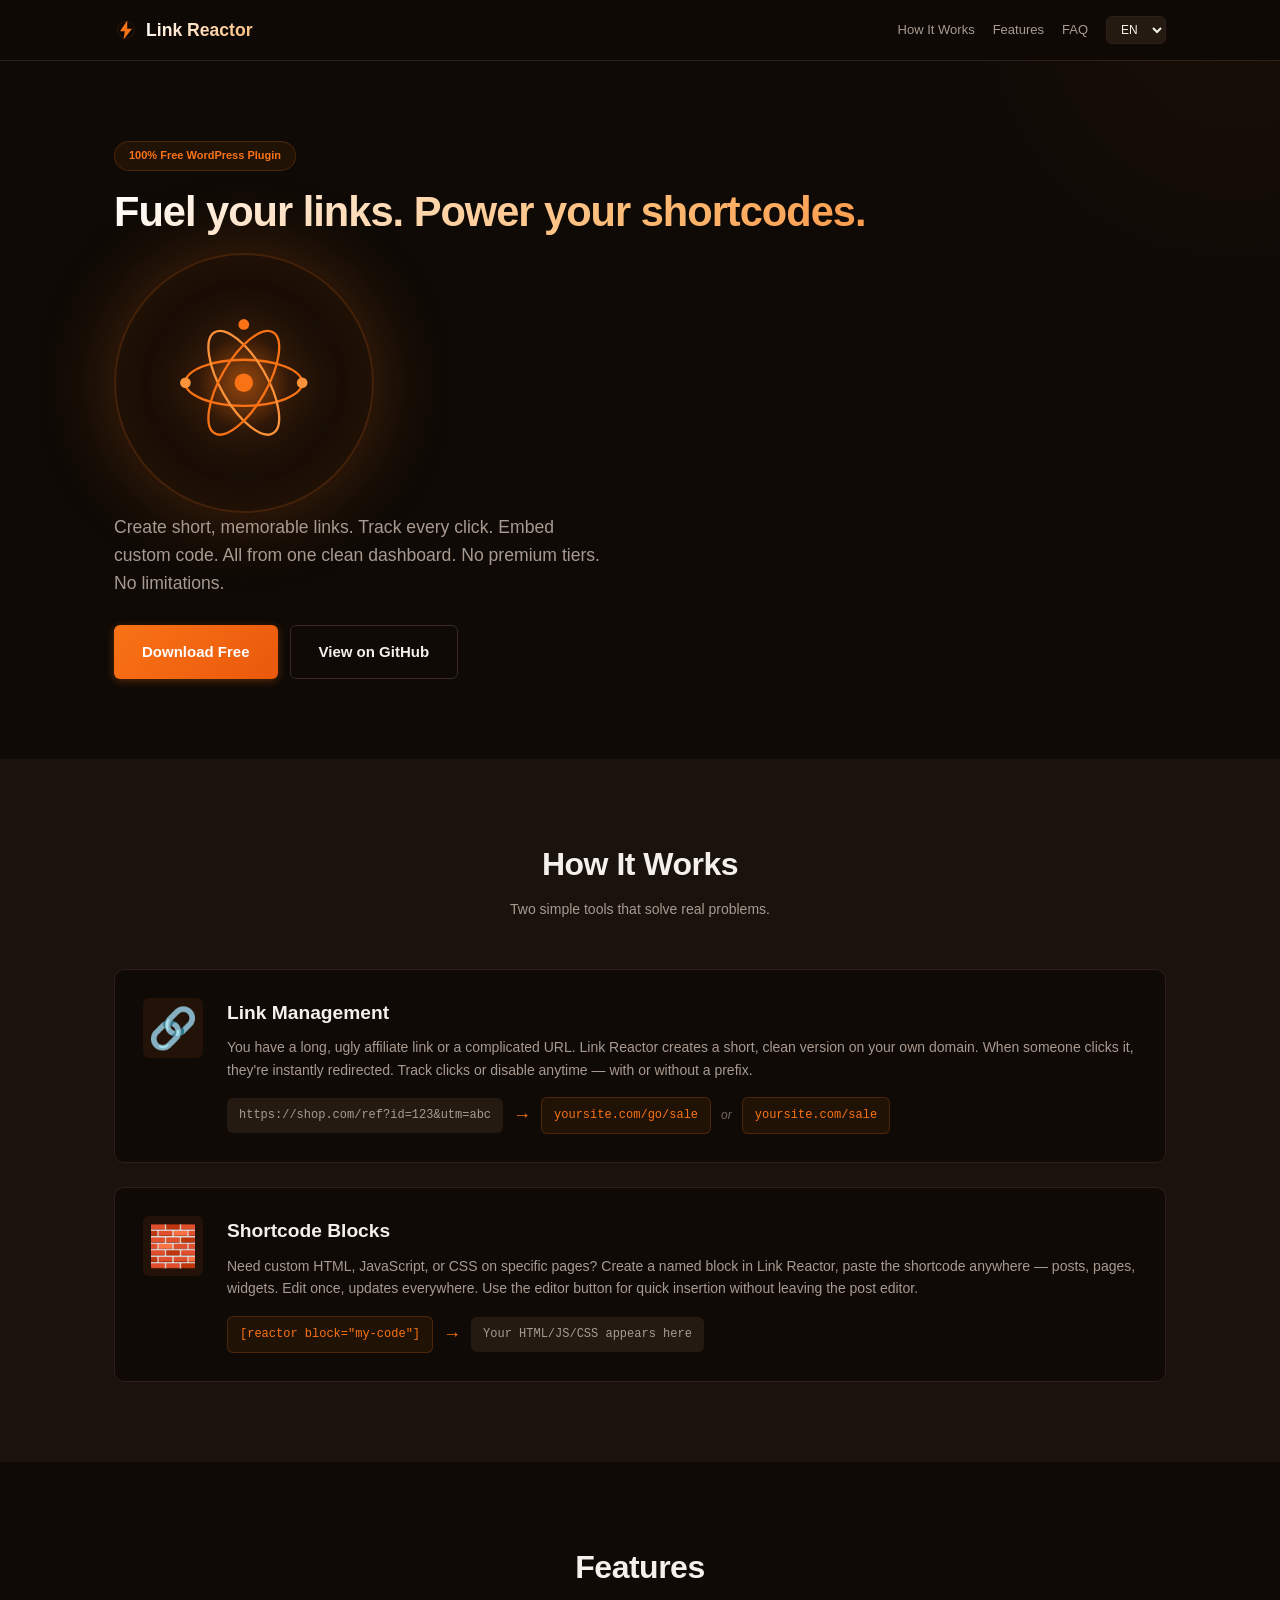
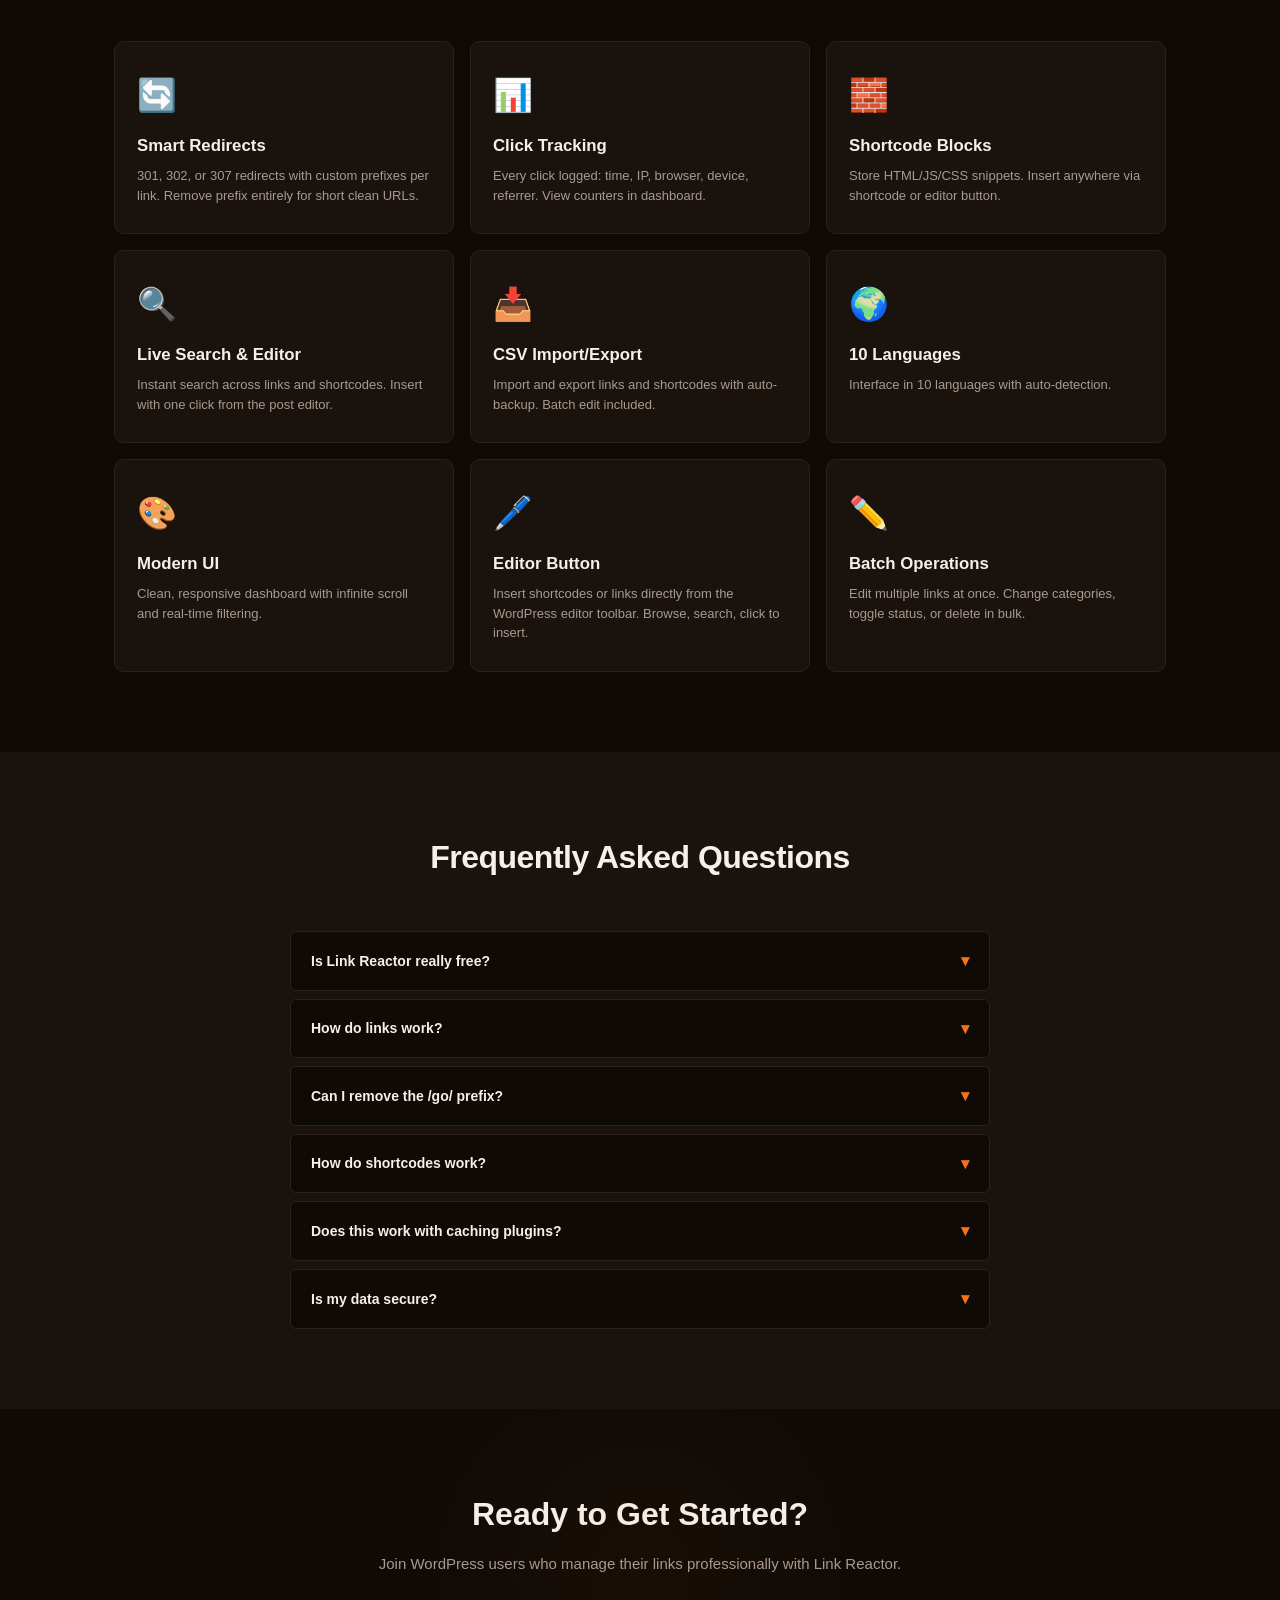
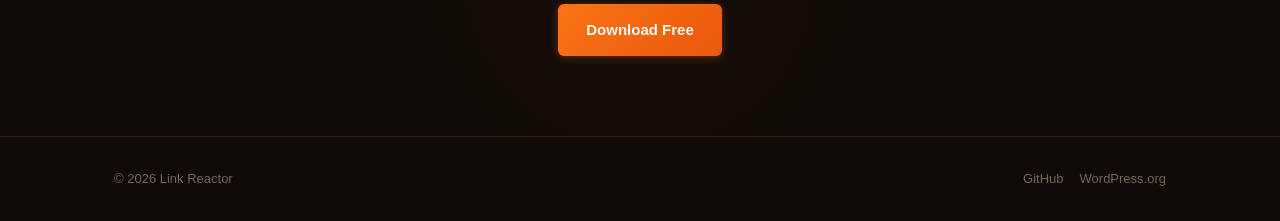
==== commit eb41a175: "Update index.html" ====
--- a/index.html
+++ b/index.html
@@ -47,33 +47,35 @@
 
     <section class="hero">
     <div class="container">
-        <div class="hero-text">
+        <div class="hero-content">
             <span class="hero-badge" data-i18n="hero_badge">100% Free WordPress Plugin</span>
             <h1 data-i18n="hero_title">Fuel your links. Power your shortcodes.</h1>
+            
+            <div class="hero-visual">
+                <div class="hero-icon-bg">
+                    <svg width="100" height="100" viewBox="0 0 100 100" fill="none" xmlns="http://www.w3.org/2000/svg">
+                        <defs>
+                            <radialGradient id="glow" cx="50%" cy="50%" r="50%">
+                                <stop offset="0%" style="stop-color:#f97316;stop-opacity:0.4"/>
+                                <stop offset="100%" style="stop-color:#f97316;stop-opacity:0"/>
+                            </radialGradient>
+                        </defs>
+                        <circle cx="50" cy="50" r="30" fill="url(#glow)"/>
+                        <circle cx="50" cy="50" r="6" fill="#f97316"/>
+                        <ellipse cx="50" cy="50" rx="38" ry="15" stroke="#f97316" stroke-width="1.5" transform="rotate(0 50 50)"/>
+                        <ellipse cx="50" cy="50" rx="38" ry="15" stroke="#fb923c" stroke-width="1.5" transform="rotate(60 50 50)"/>
+                        <ellipse cx="50" cy="50" rx="38" ry="15" stroke="#f97316" stroke-width="1.5" transform="rotate(120 50 50)"/>
+                        <circle cx="88" cy="50" r="3.5" fill="#fb923c"/>
+                        <circle cx="50" cy="12" r="3.5" fill="#f97316"/>
+                        <circle cx="12" cy="50" r="3.5" fill="#fb923c"/>
+                    </svg>
+                </div>
+            </div>
+
             <p data-i18n="hero_desc">Create short, memorable links. Track every click. Embed custom code. All from one clean dashboard. No premium tiers. No limitations.</p>
             <div class="hero-buttons">
                 <a href="https://wordpress.org/plugins/link-reactor" class="btn btn-primary btn-lg" data-i18n="hero_cta">Download Free</a>
                 <a href="https://github.com/gataurus/link-reactor" class="btn btn-outline btn-lg" data-i18n="hero_github">View on GitHub</a>
-            </div>
-        </div>
-        <div class="hero-visual">
-            <div class="hero-icon-bg">
-                <svg width="100" height="100" viewBox="0 0 100 100" fill="none" xmlns="http://www.w3.org/2000/svg">
-                    <defs>
-                        <radialGradient id="glow" cx="50%" cy="50%" r="50%">
-                            <stop offset="0%" style="stop-color:#f97316;stop-opacity:0.4"/>
-                            <stop offset="100%" style="stop-color:#f97316;stop-opacity:0"/>
-                        </radialGradient>
-                    </defs>
-                    <circle cx="50" cy="50" r="30" fill="url(#glow)"/>
-                    <circle cx="50" cy="50" r="6" fill="#f97316"/>
-                    <ellipse cx="50" cy="50" rx="38" ry="15" stroke="#f97316" stroke-width="1.5" transform="rotate(0 50 50)"/>
-                    <ellipse cx="50" cy="50" rx="38" ry="15" stroke="#fb923c" stroke-width="1.5" transform="rotate(60 50 50)"/>
-                    <ellipse cx="50" cy="50" rx="38" ry="15" stroke="#f97316" stroke-width="1.5" transform="rotate(120 50 50)"/>
-                    <circle cx="88" cy="50" r="3.5" fill="#fb923c"/>
-                    <circle cx="50" cy="12" r="3.5" fill="#f97316"/>
-                    <circle cx="12" cy="50" r="3.5" fill="#fb923c"/>
-                </svg>
             </div>
         </div>
     </div>
--- a/css/style.css
+++ b/css/style.css
@@ -807,32 +807,14 @@
     gap: 50px;
 }
 
-.hero-content {
-    display: flex;
-    flex-direction: row;
-    align-items: center;
+.hero-text {
     flex: 1;
-}
-
-.hero-badge {
-    margin-right: 20px;
-}
-
-.hero-content h1 {
-    margin-right: 20px;
-}
-
-.hero-content p {
-    margin-right: 20px;
-}
-
-.hero-buttons {
-    margin-right: 20px;
+    display: flex;
+    flex-direction: column;
 }
 
 .hero-visual {
     flex-shrink: 0;
-    margin-left: auto;
 }
 
 .hero-icon-bg {
@@ -857,7 +839,7 @@
 
 /* ================================================================
    HERO — Mobile
-========================================================= */
+   ================================================================ */
 
 @media (max-width: 768px) {
     .hero .container {
@@ -866,7 +848,7 @@
         gap: 20px;
     }
 
-    .hero-content {
+    .hero-text {
         display: flex;
         flex-direction: column;
         align-items: center;
@@ -876,20 +858,32 @@
     .hero-badge {
         order: 1;
         margin-bottom: 8px;
-        margin-right: 0;
-    }
-
-    .hero-content h1 {
+    }
+
+    .hero-text h1 {
         order: 2;
         margin-bottom: 20px;
-        margin-right: 0;
+    }
+
+    .hero-text p {
+        order: 3;
+        max-width: 100%;
+        margin-bottom: 20px;
+    }
+
+    .hero-buttons {
+        order: 4;
+        flex-direction: column;
+        align-items: stretch;
+        width: 100%;
     }
 
     .hero-visual {
-        order: 3;
-        margin: 10px auto 20px;
+        order: 5;
+        margin: 20px auto;
         width: 100%;
-        margin-left: 0;
+        display: flex;
+        justify-content: center;
     }
 
     .hero-icon-bg {
@@ -901,21 +895,6 @@
             inset 0 0 20px rgba(249, 115, 22, 0.1);
         animation: hero-float 4s ease-in-out infinite;
     }
-
-    .hero-content p {
-        order: 4;
-        max-width: 100%;
-        margin-bottom: 20px;
-        margin-right: 0;
-    }
-
-    .hero-buttons {
-        order: 5;
-        flex-direction: column;
-        align-items: stretch;
-        width: 100%;
-        margin-right: 0;
-    }
 }
 
 @keyframes hero-float {
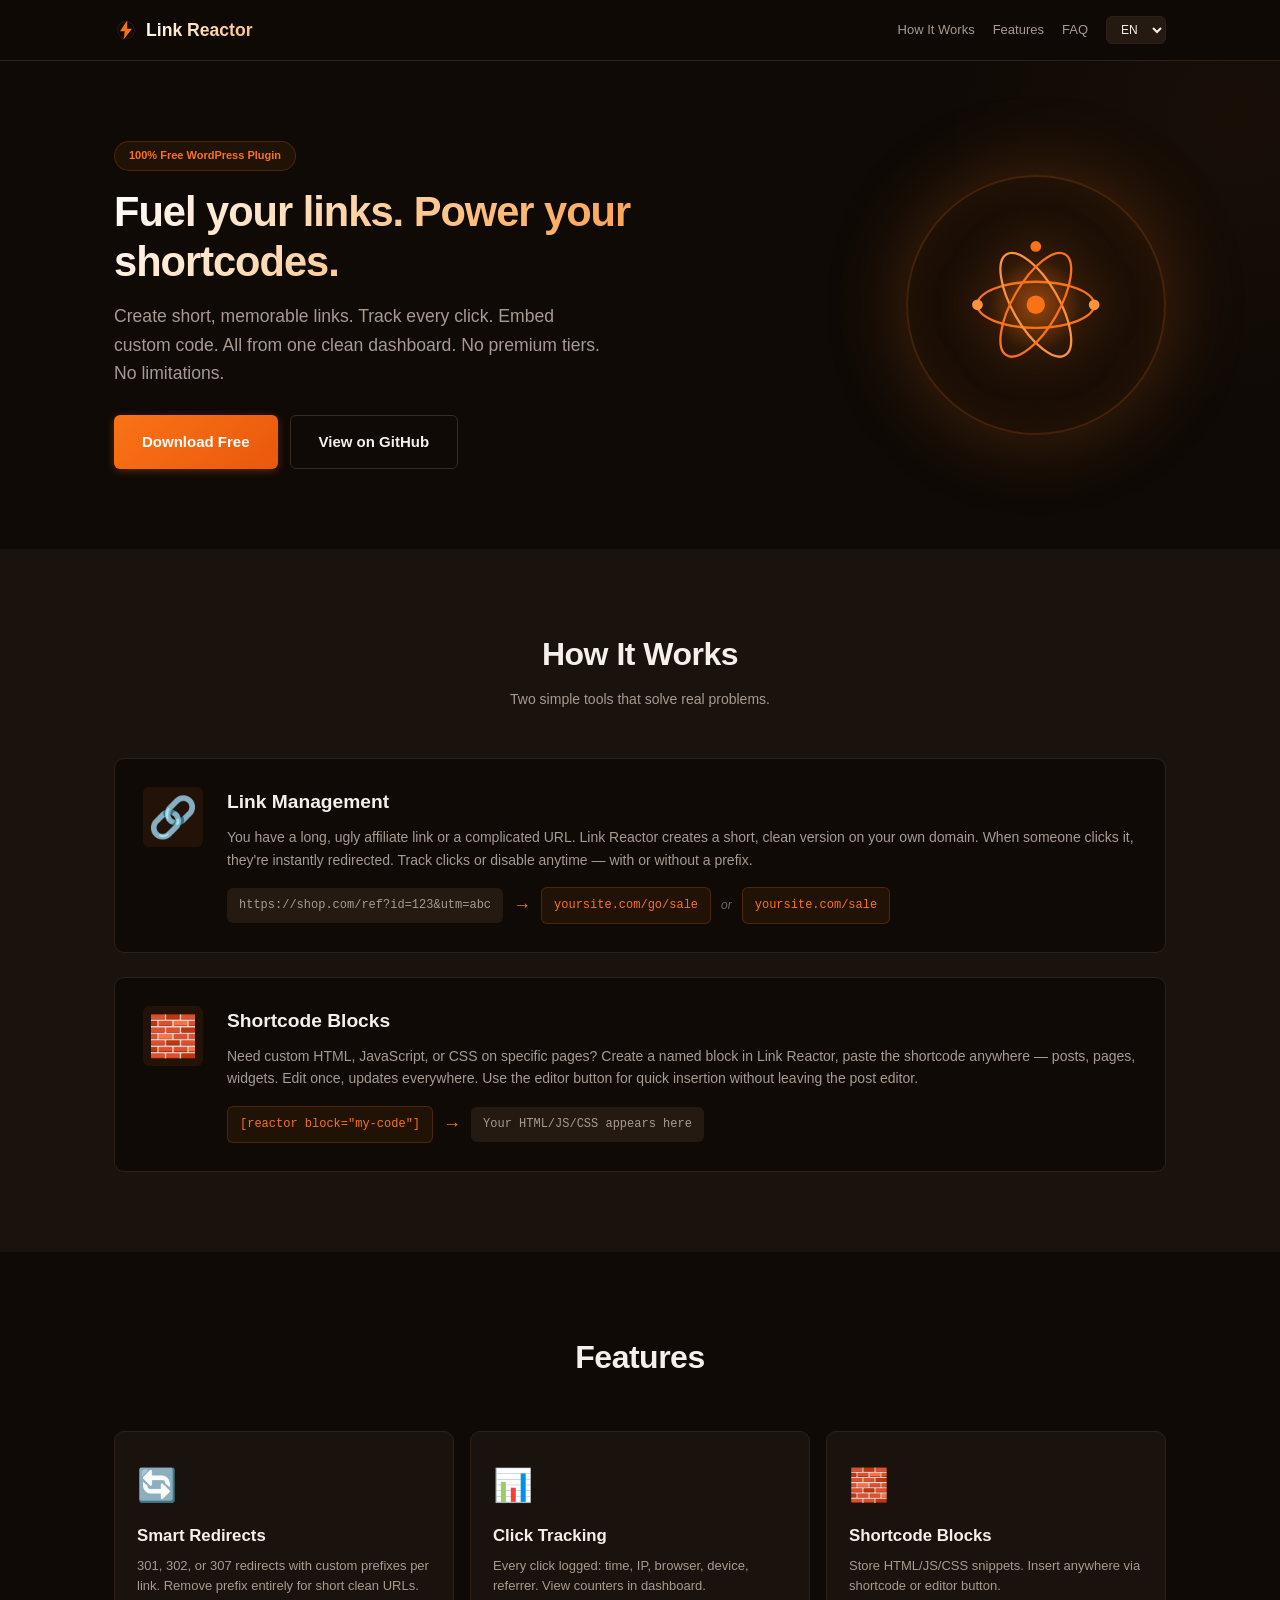
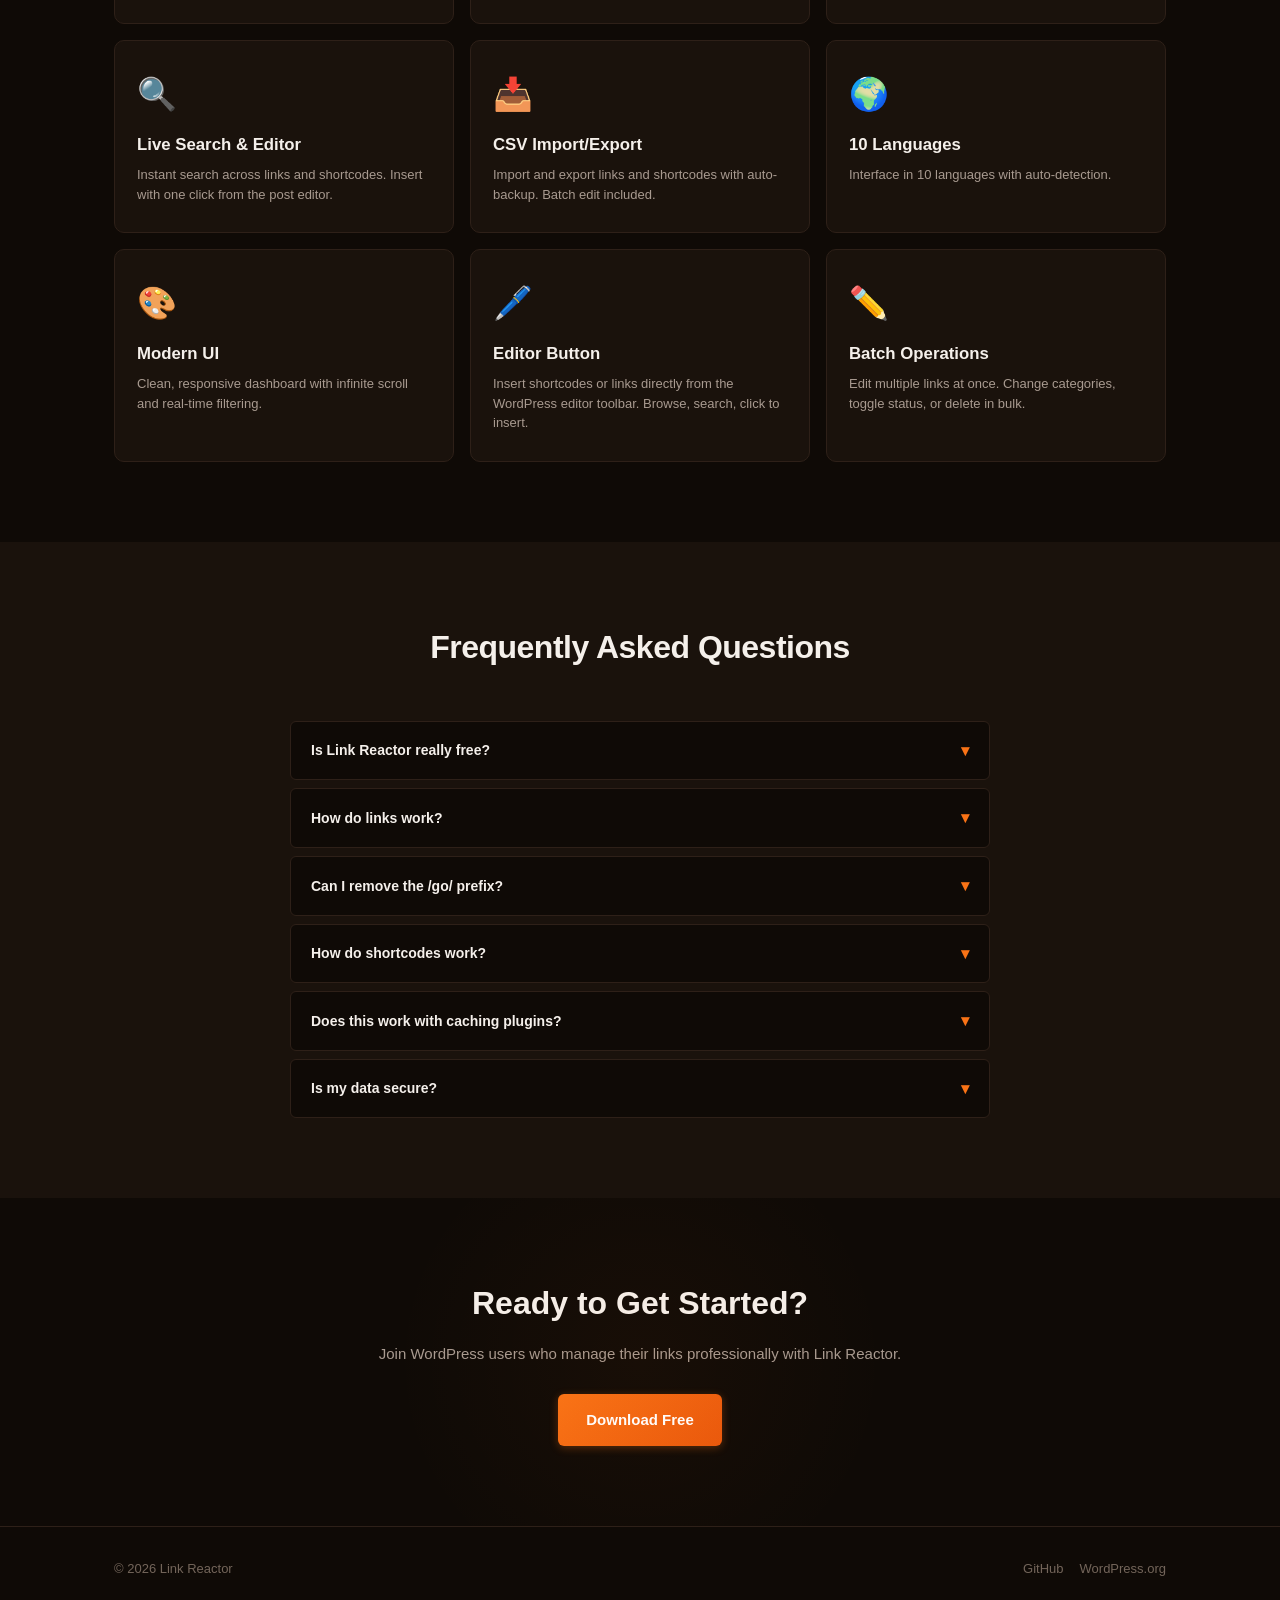
==== commit c9c1afb8: "Update index.html" ====
--- a/index.html
+++ b/index.html
@@ -50,32 +50,30 @@
         <div class="hero-content">
             <span class="hero-badge" data-i18n="hero_badge">100% Free WordPress Plugin</span>
             <h1 data-i18n="hero_title">Fuel your links. Power your shortcodes.</h1>
-            
-            <div class="hero-visual">
-                <div class="hero-icon-bg">
-                    <svg width="100" height="100" viewBox="0 0 100 100" fill="none" xmlns="http://www.w3.org/2000/svg">
-                        <defs>
-                            <radialGradient id="glow" cx="50%" cy="50%" r="50%">
-                                <stop offset="0%" style="stop-color:#f97316;stop-opacity:0.4"/>
-                                <stop offset="100%" style="stop-color:#f97316;stop-opacity:0"/>
-                            </radialGradient>
-                        </defs>
-                        <circle cx="50" cy="50" r="30" fill="url(#glow)"/>
-                        <circle cx="50" cy="50" r="6" fill="#f97316"/>
-                        <ellipse cx="50" cy="50" rx="38" ry="15" stroke="#f97316" stroke-width="1.5" transform="rotate(0 50 50)"/>
-                        <ellipse cx="50" cy="50" rx="38" ry="15" stroke="#fb923c" stroke-width="1.5" transform="rotate(60 50 50)"/>
-                        <ellipse cx="50" cy="50" rx="38" ry="15" stroke="#f97316" stroke-width="1.5" transform="rotate(120 50 50)"/>
-                        <circle cx="88" cy="50" r="3.5" fill="#fb923c"/>
-                        <circle cx="50" cy="12" r="3.5" fill="#f97316"/>
-                        <circle cx="12" cy="50" r="3.5" fill="#fb923c"/>
-                    </svg>
-                </div>
-            </div>
-
             <p data-i18n="hero_desc">Create short, memorable links. Track every click. Embed custom code. All from one clean dashboard. No premium tiers. No limitations.</p>
             <div class="hero-buttons">
                 <a href="https://wordpress.org/plugins/link-reactor" class="btn btn-primary btn-lg" data-i18n="hero_cta">Download Free</a>
                 <a href="https://github.com/gataurus/link-reactor" class="btn btn-outline btn-lg" data-i18n="hero_github">View on GitHub</a>
+            </div>
+        </div>
+        <div class="hero-visual">
+            <div class="hero-icon-bg">
+                <svg width="100" height="100" viewBox="0 0 100 100" fill="none" xmlns="http://www.w3.org/2000/svg">
+                    <defs>
+                        <radialGradient id="glow" cx="50%" cy="50%" r="50%">
+                            <stop offset="0%" style="stop-color:#f97316;stop-opacity:0.4"/>
+                            <stop offset="100%" style="stop-color:#f97316;stop-opacity:0"/>
+                        </radialGradient>
+                    </defs>
+                    <circle cx="50" cy="50" r="30" fill="url(#glow)"/>
+                    <circle cx="50" cy="50" r="6" fill="#f97316"/>
+                    <ellipse cx="50" cy="50" rx="38" ry="15" stroke="#f97316" stroke-width="1.5" transform="rotate(0 50 50)"/>
+                    <ellipse cx="50" cy="50" rx="38" ry="15" stroke="#fb923c" stroke-width="1.5" transform="rotate(60 50 50)"/>
+                    <ellipse cx="50" cy="50" rx="38" ry="15" stroke="#f97316" stroke-width="1.5" transform="rotate(120 50 50)"/>
+                    <circle cx="88" cy="50" r="3.5" fill="#fb923c"/>
+                    <circle cx="50" cy="12" r="3.5" fill="#f97316"/>
+                    <circle cx="12" cy="50" r="3.5" fill="#fb923c"/>
+                </svg>
             </div>
         </div>
     </div>
--- a/css/style.css
+++ b/css/style.css
@@ -807,10 +807,8 @@
     gap: 50px;
 }
 
-.hero-text {
+.hero-content {
     flex: 1;
-    display: flex;
-    flex-direction: column;
 }
 
 .hero-visual {
@@ -848,7 +846,7 @@
         gap: 20px;
     }
 
-    .hero-text {
+    .hero-content {
         display: flex;
         flex-direction: column;
         align-items: center;
@@ -860,26 +858,14 @@
         margin-bottom: 8px;
     }
 
-    .hero-text h1 {
+    .hero-content h1 {
         order: 2;
         margin-bottom: 20px;
     }
 
-    .hero-text p {
+    /* Атом встаёт после заголовка */
+    .hero-visual {
         order: 3;
-        max-width: 100%;
-        margin-bottom: 20px;
-    }
-
-    .hero-buttons {
-        order: 4;
-        flex-direction: column;
-        align-items: stretch;
-        width: 100%;
-    }
-
-    .hero-visual {
-        order: 5;
         margin: 20px auto;
         width: 100%;
         display: flex;
@@ -895,6 +881,19 @@
             inset 0 0 20px rgba(249, 115, 22, 0.1);
         animation: hero-float 4s ease-in-out infinite;
     }
+
+    .hero-content p {
+        order: 4;
+        max-width: 100%;
+        margin-bottom: 20px;
+    }
+
+    .hero-buttons {
+        order: 5;
+        flex-direction: column;
+        align-items: stretch;
+        width: 100%;
+    }
 }
 
 @keyframes hero-float {
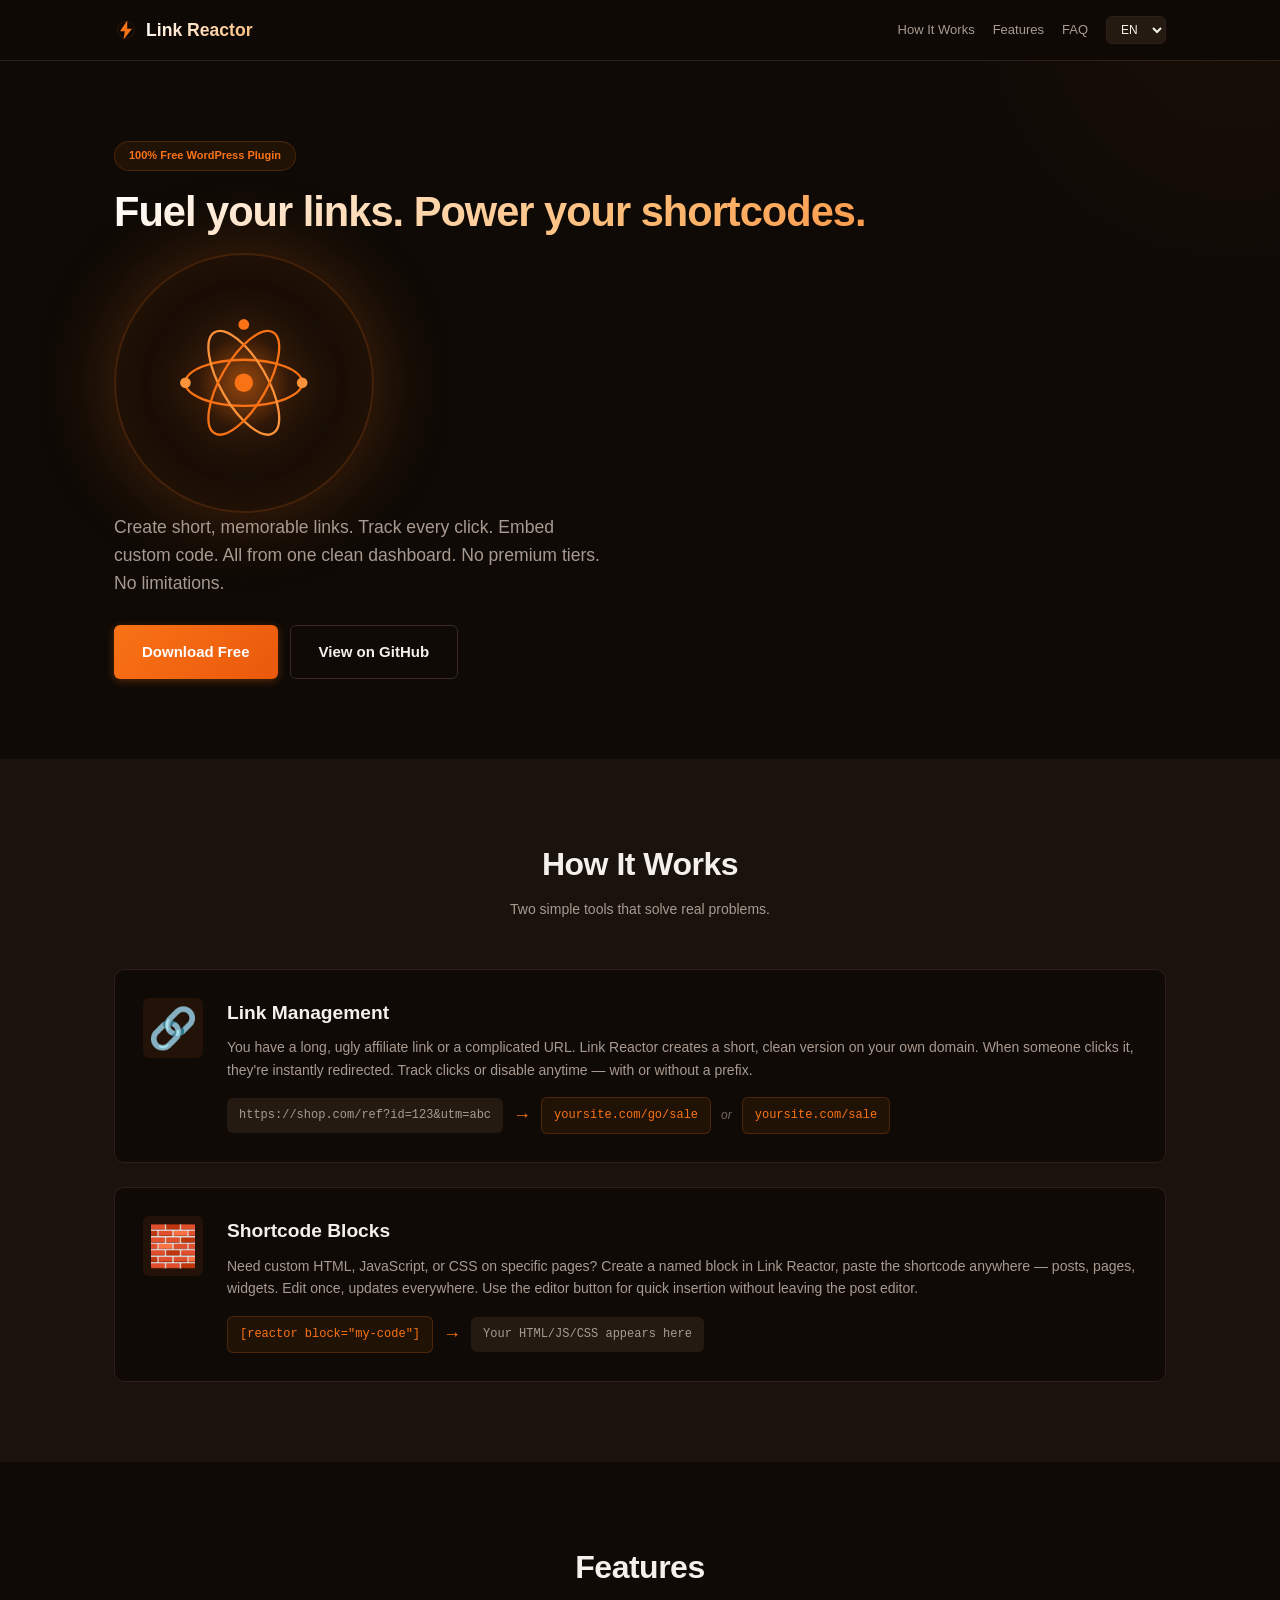
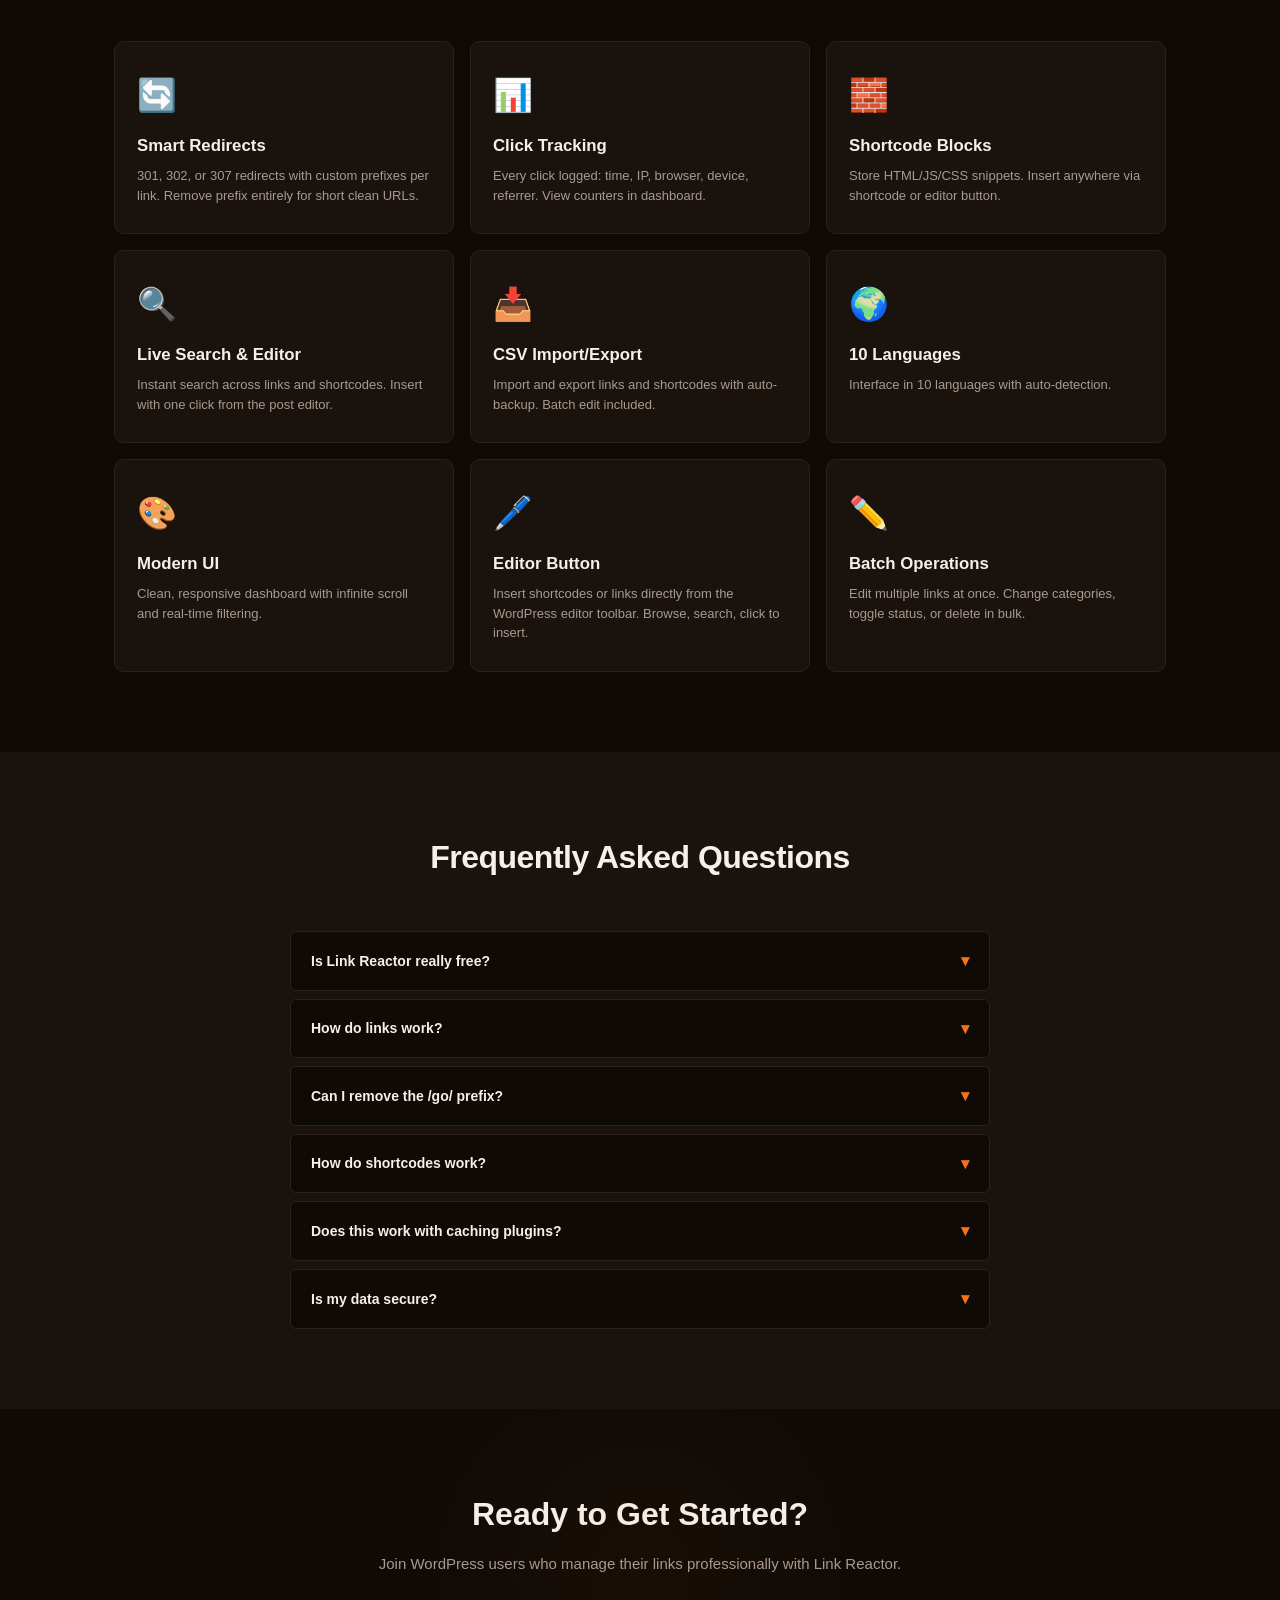
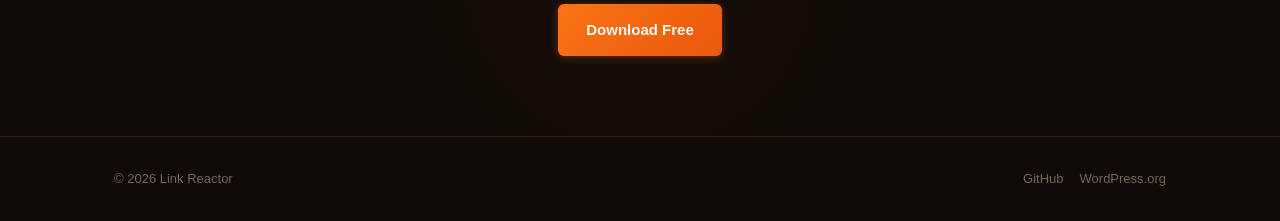
==== commit dc2c32bc: "Update index.html" ====
--- a/index.html
+++ b/index.html
@@ -50,30 +50,32 @@
         <div class="hero-content">
             <span class="hero-badge" data-i18n="hero_badge">100% Free WordPress Plugin</span>
             <h1 data-i18n="hero_title">Fuel your links. Power your shortcodes.</h1>
+            
+            <div class="hero-visual">
+                <div class="hero-icon-bg">
+                    <svg width="100" height="100" viewBox="0 0 100 100" fill="none" xmlns="http://www.w3.org/2000/svg">
+                        <defs>
+                            <radialGradient id="glow" cx="50%" cy="50%" r="50%">
+                                <stop offset="0%" style="stop-color:#f97316;stop-opacity:0.4"/>
+                                <stop offset="100%" style="stop-color:#f97316;stop-opacity:0"/>
+                            </radialGradient>
+                        </defs>
+                        <circle cx="50" cy="50" r="30" fill="url(#glow)"/>
+                        <circle cx="50" cy="50" r="6" fill="#f97316"/>
+                        <ellipse cx="50" cy="50" rx="38" ry="15" stroke="#f97316" stroke-width="1.5" transform="rotate(0 50 50)"/>
+                        <ellipse cx="50" cy="50" rx="38" ry="15" stroke="#fb923c" stroke-width="1.5" transform="rotate(60 50 50)"/>
+                        <ellipse cx="50" cy="50" rx="38" ry="15" stroke="#f97316" stroke-width="1.5" transform="rotate(120 50 50)"/>
+                        <circle cx="88" cy="50" r="3.5" fill="#fb923c"/>
+                        <circle cx="50" cy="12" r="3.5" fill="#f97316"/>
+                        <circle cx="12" cy="50" r="3.5" fill="#fb923c"/>
+                    </svg>
+                </div>
+            </div>
+
             <p data-i18n="hero_desc">Create short, memorable links. Track every click. Embed custom code. All from one clean dashboard. No premium tiers. No limitations.</p>
             <div class="hero-buttons">
                 <a href="https://wordpress.org/plugins/link-reactor" class="btn btn-primary btn-lg" data-i18n="hero_cta">Download Free</a>
                 <a href="https://github.com/gataurus/link-reactor" class="btn btn-outline btn-lg" data-i18n="hero_github">View on GitHub</a>
-            </div>
-        </div>
-        <div class="hero-visual">
-            <div class="hero-icon-bg">
-                <svg width="100" height="100" viewBox="0 0 100 100" fill="none" xmlns="http://www.w3.org/2000/svg">
-                    <defs>
-                        <radialGradient id="glow" cx="50%" cy="50%" r="50%">
-                            <stop offset="0%" style="stop-color:#f97316;stop-opacity:0.4"/>
-                            <stop offset="100%" style="stop-color:#f97316;stop-opacity:0"/>
-                        </radialGradient>
-                    </defs>
-                    <circle cx="50" cy="50" r="30" fill="url(#glow)"/>
-                    <circle cx="50" cy="50" r="6" fill="#f97316"/>
-                    <ellipse cx="50" cy="50" rx="38" ry="15" stroke="#f97316" stroke-width="1.5" transform="rotate(0 50 50)"/>
-                    <ellipse cx="50" cy="50" rx="38" ry="15" stroke="#fb923c" stroke-width="1.5" transform="rotate(60 50 50)"/>
-                    <ellipse cx="50" cy="50" rx="38" ry="15" stroke="#f97316" stroke-width="1.5" transform="rotate(120 50 50)"/>
-                    <circle cx="88" cy="50" r="3.5" fill="#fb923c"/>
-                    <circle cx="50" cy="12" r="3.5" fill="#f97316"/>
-                    <circle cx="12" cy="50" r="3.5" fill="#fb923c"/>
-                </svg>
             </div>
         </div>
     </div>
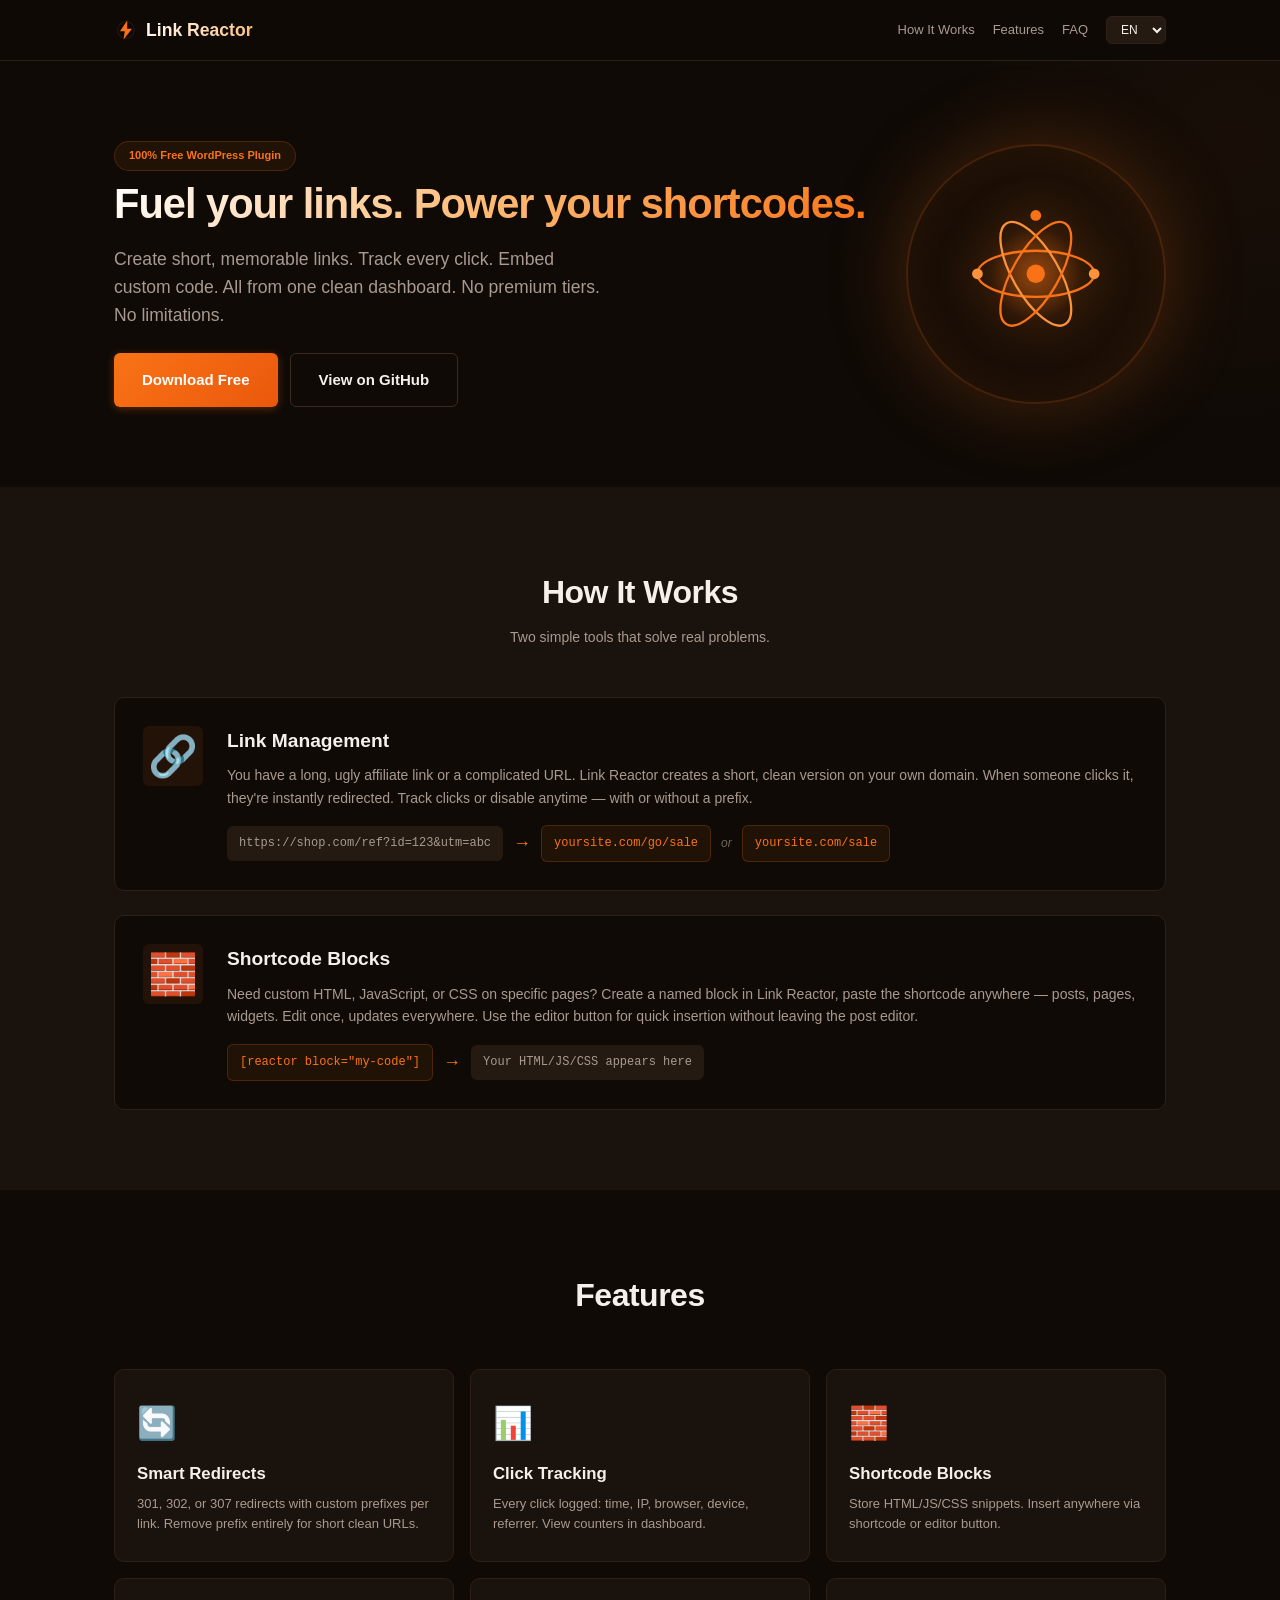
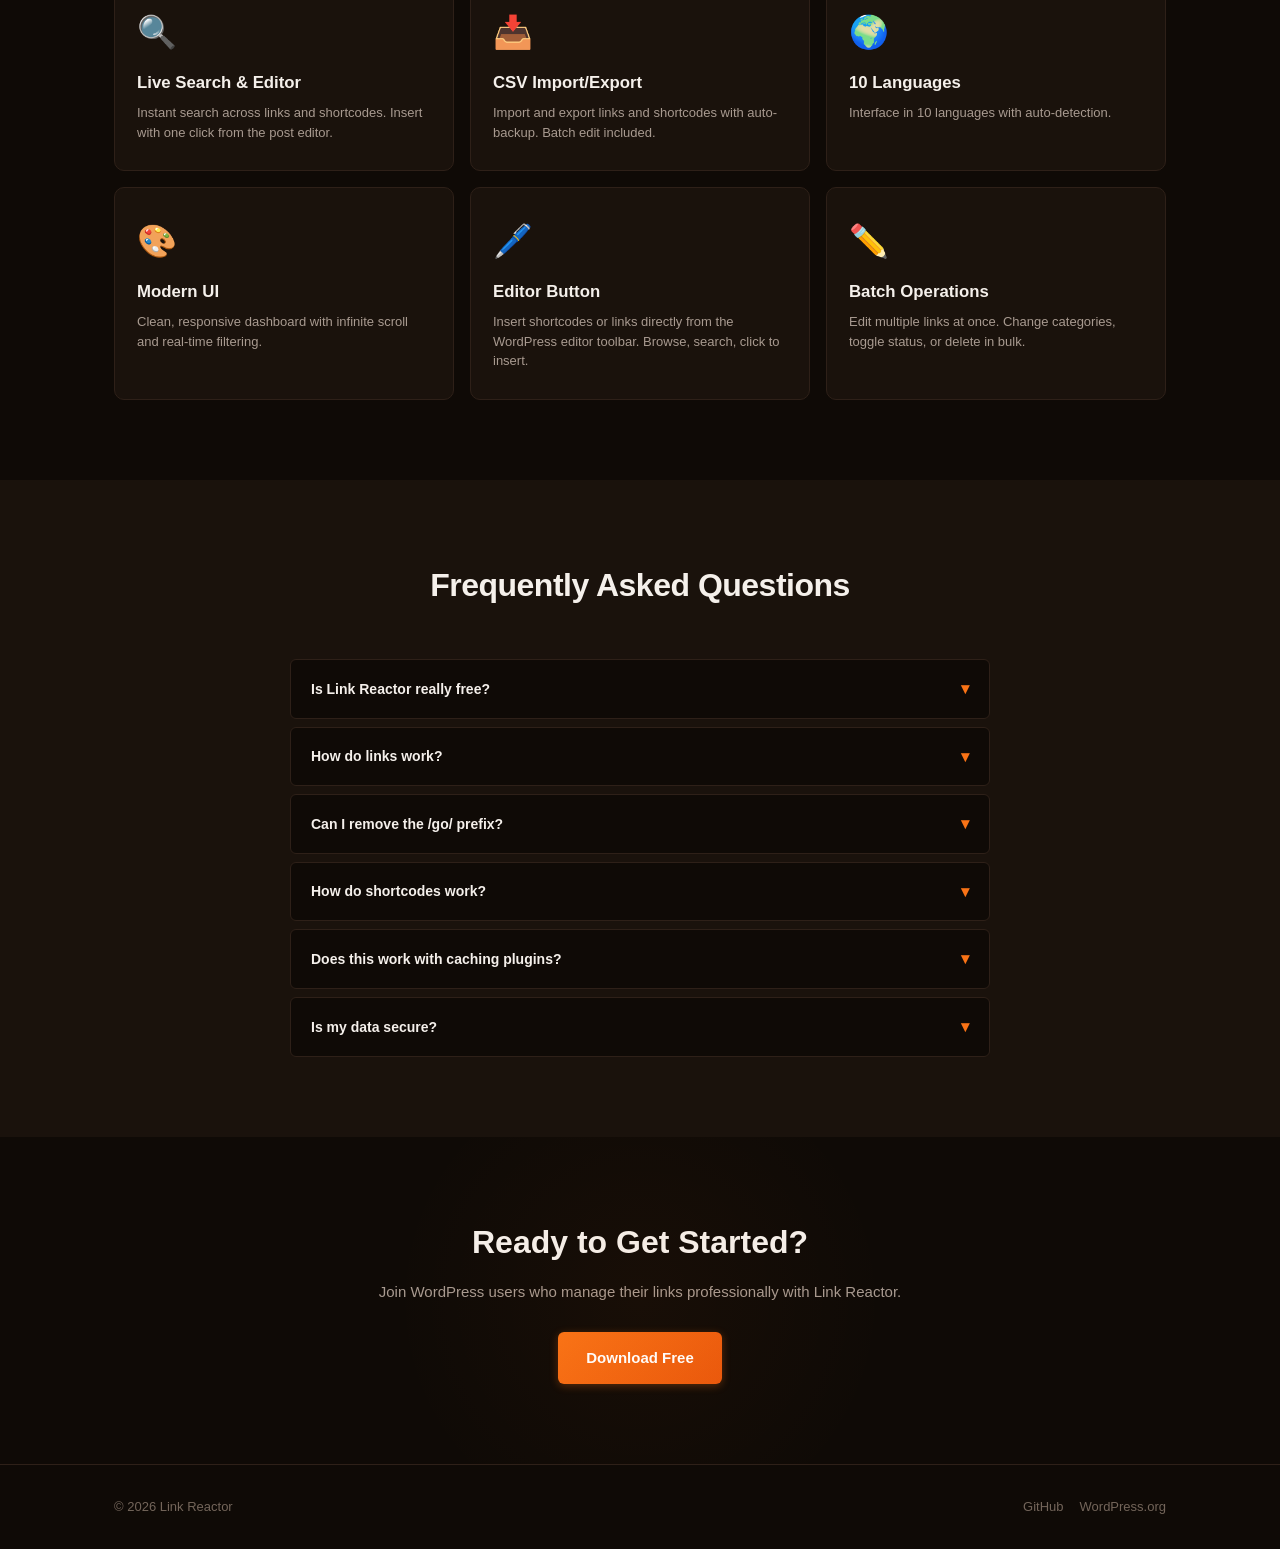
==== commit 6a6d14c3: "Update index.html" ====
--- a/index.html
+++ b/index.html
@@ -74,8 +74,8 @@
 
             <p data-i18n="hero_desc">Create short, memorable links. Track every click. Embed custom code. All from one clean dashboard. No premium tiers. No limitations.</p>
             <div class="hero-buttons">
-                <a href="https://wordpress.org/plugins/link-reactor" class="btn btn-primary btn-lg" data-i18n="hero_cta">Download Free</a>
-                <a href="https://github.com/gataurus/link-reactor" class="btn btn-outline btn-lg" data-i18n="hero_github">View on GitHub</a>
+                <a href="https://wordpress.org/plugins/link-reactor" target="_blank" class="btn btn-primary btn-lg" data-i18n="hero_cta">Download Free</a>
+                <a href="https://github.com/gataurus/link-reactor" target="_blank" class="btn btn-outline btn-lg" data-i18n="hero_github">View on GitHub</a>
             </div>
         </div>
     </div>
@@ -157,7 +157,7 @@
         <div class="container">
             <h2 data-i18n="cta_title">Ready to Get Started?</h2>
             <p data-i18n="cta_desc">Join WordPress users who manage their links professionally with Link Reactor.</p>
-            <a href="https://wordpress.org/plugins/link-reactor" class="btn btn-primary btn-lg" data-i18n="cta_btn">Download Free</a>
+            <a target="_blank" href="https://wordpress.org/plugins/link-reactor" class="btn btn-primary btn-lg" data-i18n="cta_btn">Download Free</a>
         </div>
     </section>
 
@@ -165,8 +165,8 @@
         <div class="container">
             <p>© 2026 Link Reactor</p>
             <div class="footer-links">
-                <a href="https://github.com/gataurus/link-reactor" data-i18n="footer_github">GitHub</a>
-                <a href="https://wordpress.org/plugins/link-reactor" data-i18n="footer_wp">WordPress.org</a>
+                <a target="_blank" href="https://github.com/gataurus/link-reactor" data-i18n="footer_github">GitHub</a>
+                <a target="_blank" href="https://wordpress.org/plugins/link-reactor" data-i18n="footer_wp">WordPress.org</a>
             </div>
         </div>
     </footer>
--- a/css/style.css
+++ b/css/style.css
@@ -802,17 +802,28 @@
    ================================================================ */
 
 .hero .container {
-    display: flex;
-    align-items: center;
-    gap: 50px;
+    display: block;
 }
 
 .hero-content {
-    flex: 1;
+    display: grid;
+    grid-template-columns: 1fr auto;
+    align-items: center;
+    column-gap: 40px;
+}
+
+.hero-badge,
+.hero-content h1,
+.hero-content p,
+.hero-buttons {
+    grid-column: 1;
+    justify-self: start;
 }
 
 .hero-visual {
-    flex-shrink: 0;
+    grid-column: 2;
+    grid-row: 1 / span 4;
+    align-self: center;
 }
 
 .hero-icon-bg {
@@ -835,41 +846,43 @@
     animation: spin-slow 12s linear infinite;
 }
 
+.hero-badge {
+    margin-bottom: 8px;
+}
+
+.hero-content h1 {
+    margin-bottom: 16px;
+}
+
+.hero-content p {
+    margin-bottom: 24px;
+}
+
 /* ================================================================
    HERO — Mobile
    ================================================================ */
 
 @media (max-width: 768px) {
-    .hero .container {
-        flex-direction: column;
+    .hero-content {
+        grid-template-columns: 1fr;
+        row-gap: 20px;
         text-align: center;
-        gap: 20px;
-    }
-
-    .hero-content {
-        display: flex;
-        flex-direction: column;
-        align-items: center;
+    }
+
+    .hero-badge,
+    .hero-content h1,
+    .hero-content p,
+    .hero-buttons {
+        justify-self: center;
+        grid-column: 1;
+    }
+
+    .hero-visual {
+        grid-column: 1;
+        grid-row: auto;
+        justify-self: center;
         width: 100%;
-    }
-
-    .hero-badge {
-        order: 1;
-        margin-bottom: 8px;
-    }
-
-    .hero-content h1 {
-        order: 2;
-        margin-bottom: 20px;
-    }
-
-    /* Атом встаёт после заголовка */
-    .hero-visual {
-        order: 3;
-        margin: 20px auto;
-        width: 100%;
-        display: flex;
-        justify-content: center;
+        margin: 20px 0;
     }
 
     .hero-icon-bg {
@@ -882,10 +895,24 @@
         animation: hero-float 4s ease-in-out infinite;
     }
 
+    .hero-badge {
+        order: 1;
+        margin-bottom: 8px;
+    }
+
+    .hero-content h1 {
+        order: 2;
+        margin-bottom: 16px;
+    }
+
+    .hero-visual {
+        order: 3;
+        margin: 20px auto;
+    }
+
     .hero-content p {
         order: 4;
-        max-width: 100%;
-        margin-bottom: 20px;
+        margin-bottom: 24px;
     }
 
     .hero-buttons {
